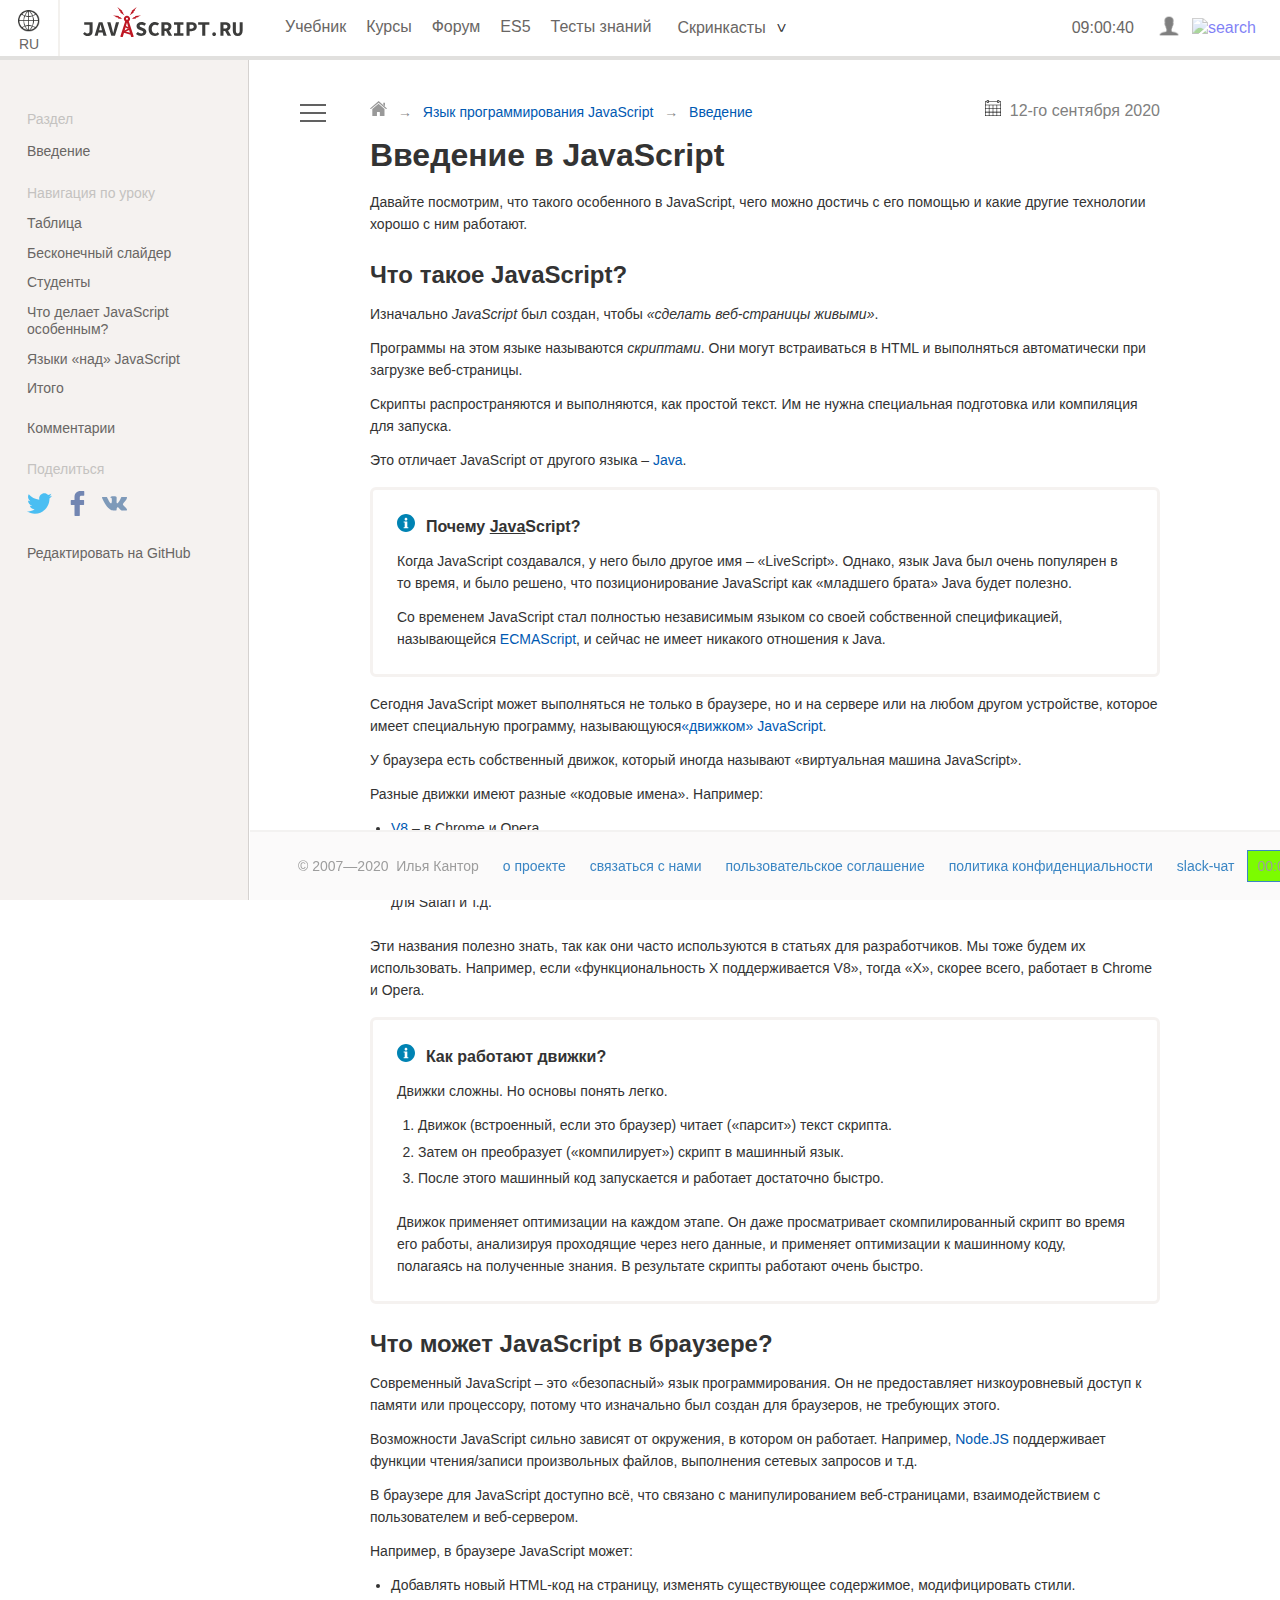
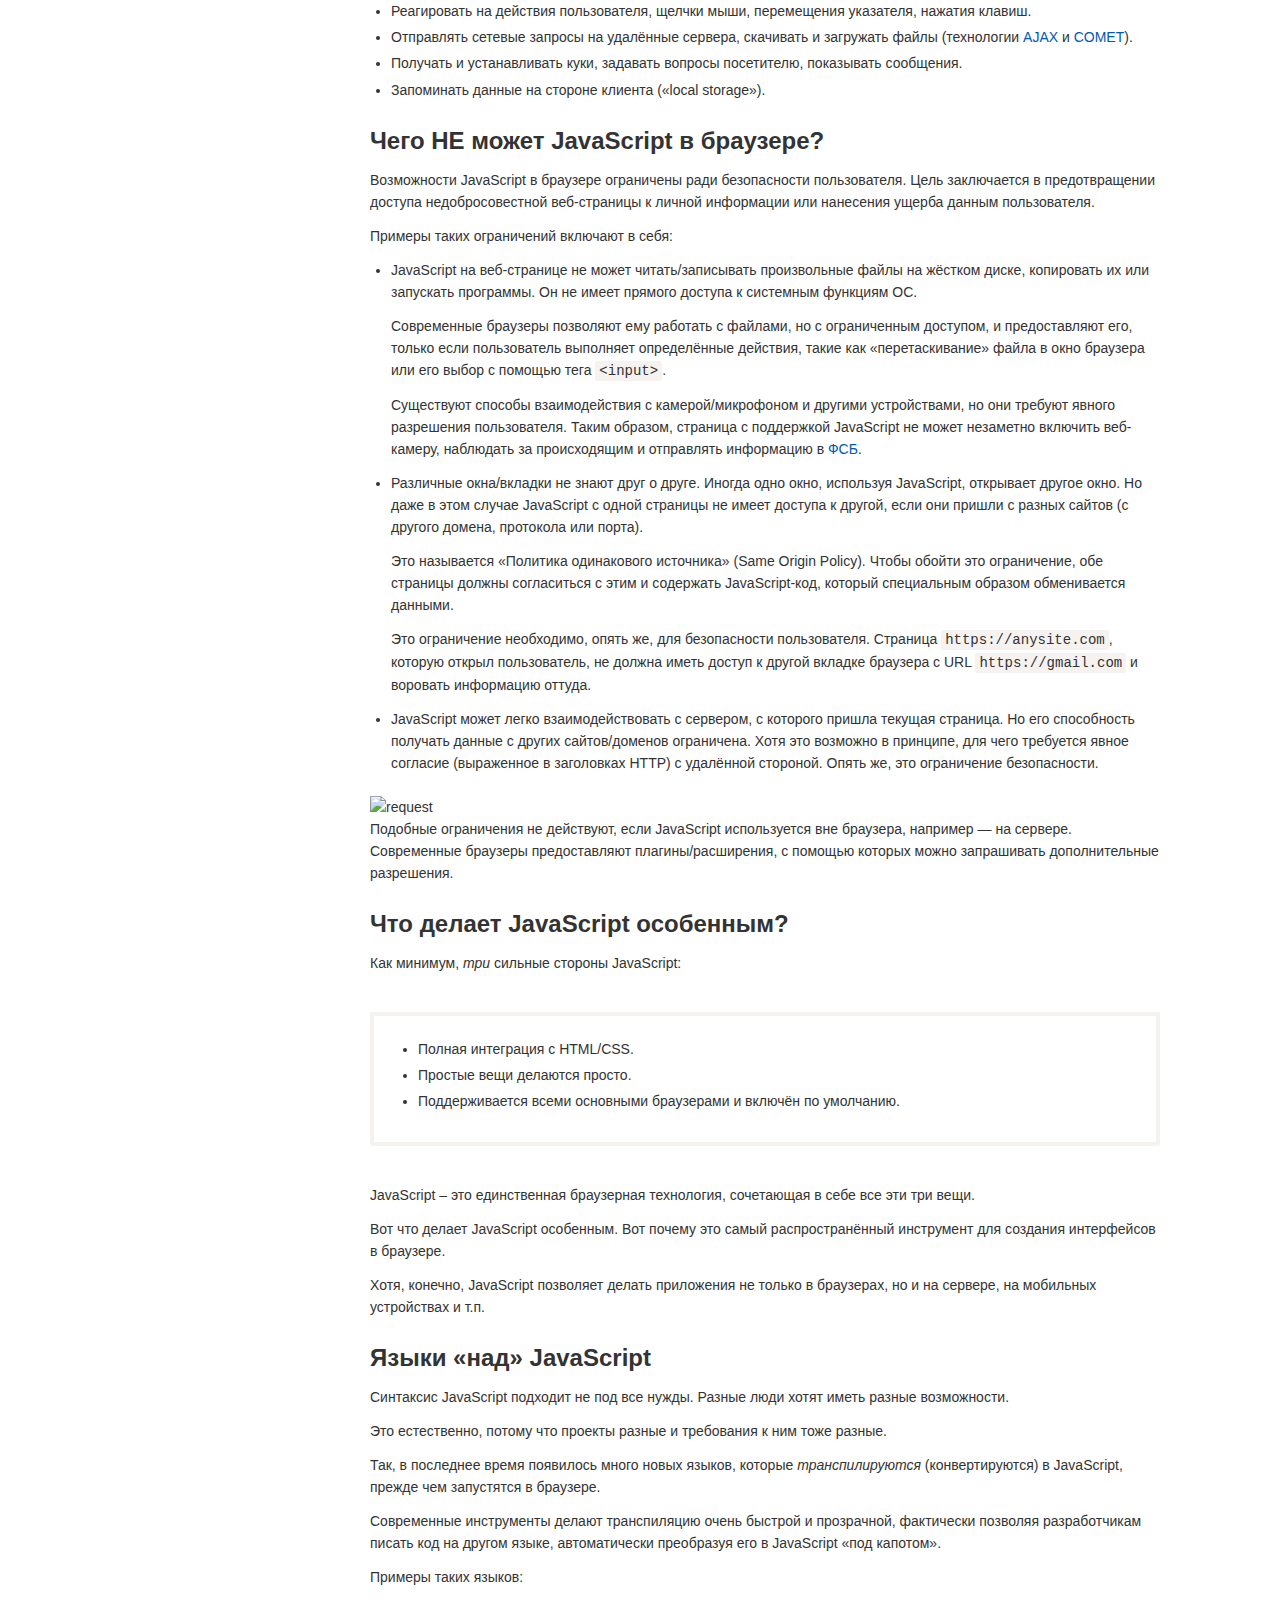
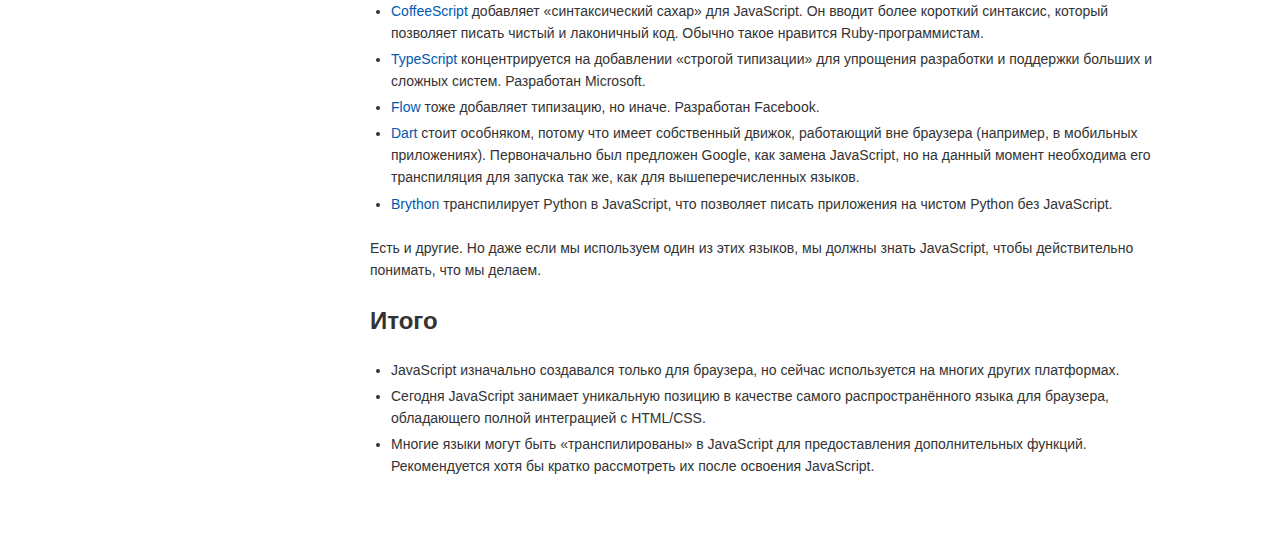
==== index.html @ d0e917b1 "new branch" ====
<!DOCTYPE html>
<html lang="ru">
<head>
  <meta charset="UTF-8">
  <meta content="width=device-width, initial-scale=1.0" name="viewport" />
  <title>Введение в JavaScript</title>
  <link href="img/favicon.png" rel="shortcut icon" type="image/x-icon">
  <link href="css/style.css" rel="stylesheet">
  <script defer src="js/main.js"></script>
  <script defer src="js/support_functions.js"></script>
  <script defer src="js/table_generator.js"></script>
  <script defer src="js/header_clock.js"></script>
  <script defer src="js/footer__timer.js"></script>
  <script defer src="js/students.js"></script>
  <script defer src="js/slider.js"></script>
</head>
<body>
<header class="header">
  <div class="header__local">
    <a href="#"><img alt="local" src="img/icon/planet.png">ru</a>
    <div class="header__hamburger-menu">
      <div class="menu__btn" onclick="hideAside()">
        <span></span>
      </div>
    </div>
  </div>
  <div class="header__logo">
    <picture>
      <source media="(max-width: 1170px) and (min-width:901px)" srcset="img/logo_small.svg">
      <source media="(max-width: 900px) and (min-width: 531px)" srcset="img/logo.svg">
      <source media="(max-width: 530px)" srcset="img/logo_small.svg">
      <img alt="logo" src="img/logo.svg">
    </picture>
  </div>
  <nav class="header__nav">
    <ul>
      <li class="nav__item"><a href="#">Учебник</a></li>
      <li class="nav__item"><a href="#">Курсы</a></li>
      <li class="nav__item"><a href="#">Форум</a></li>
      <li class="nav__item"><a href="#">ES5</a></li>
      <li class="nav__item"><a href="#">Тесты знаний</a></li>
      <li class="nav__item">
        <div class="dropdown">
          <button class="dropbtn" onclick="showDropdownMenu()">Скринкасты</button>
          <div class="dropdown-content" id="myDropdown">
            <ul class="sitetoolbar__dropdown-items">
              <li class="sitetoolbar__dropdown-item">
                <a class="sitetoolbar__secondary-link sitetoolbar__dropdown-link"
                   href="#">Node.js</a>
              </li>
              <li class="sitetoolbar__dropdown-item">
                <a class="sitetoolbar__secondary-link sitetoolbar__dropdown-link"
                   href="#">Webpack</a>
              </li>
              <li class="sitetoolbar__dropdown-item">
                <a class="sitetoolbar__secondary-link sitetoolbar__dropdown-link"
                   href="#">Gulp 4</a>
              </li>
              <li class="sitetoolbar__dropdown-item">
                <a class="sitetoolbar__secondary-link sitetoolbar__dropdown-link"
                   href="#">React.js</a>
              </li>
              <li class="sitetoolbar__dropdown-item">
                <a class="sitetoolbar__secondary-link sitetoolbar__dropdown-link"
                   href="#">Angular</a>
              </li>
              <li class="sitetoolbar__dropdown-item">
                <a class="sitetoolbar__secondary-link sitetoolbar__dropdown-link"
                   href="#">Git</a>
              </li>
            </ul>
          </div>
        </div>
      </li>
    </ul>
  </nav>
  <div class="header__current-time">
    <span></span><span></span><span></span>
  </div>
  <div class="header__login">
    <a href="#"><img alt="login" src="img/icon/person.png"></a>
  </div>
  <div class="header__search">
    <a href="#"><img alt="search" src="img/icon/search.svg"></a>
  </div>
</header>

<aside class="aside">
  <div class="aside__content">
    <div class="aside__section">
      <h4 class="aside__section-title">Раздел</h4>
      <div class="aside__navigation">
            <a class="aside__link aside__link-start" href="#">Введение</a>
      </div>
    </div>
    <div class="aside__section">
      <h4 class="aside__section-title">Навигация по уроку</h4>
      <nav class="aside__navigation">
        <ul class="aside__navigation__links">
          <li class="aside__navigation-link">
            <a class="aside__link aside__link-table" href="#">Таблица</a>
          </li>
          <li class="aside__navigation-link">
            <a class="aside__link aside__link-slider" href="#">Бесконечный слайдер</a>
          </li>
          <li class="aside__navigation-link">
            <a class="aside__link aside__link-students" href="#">Студенты</a>
          </li>
          <li class="aside__navigation-link">
            <a class="aside__link" href="#chto-delaet-javascript-osobennym">Что делает JavaScript особенным?</a>
          </li>
          <li class="aside__navigation-link">
            <a class="aside__link" href="#yazyki-nad-javascript">Языки «над» JavaScript</a>
          </li>
          <li class="aside__navigation-link">
            <a class="aside__link" href="#itogo">Итого</a>
          </li>
        </ul>
      </nav>
    </div>
    <div class="aside__section">
      <nav class="aside__navigation">
        <ul class="aside__navigation-links">
          <li class="aside__navigation-link"><a class="aside__link" href="#">Комментарии</a></li>
        </ul>
      </nav>
    </div>
    <div class="aside__section">
      <h4 class="aside__section-title">Поделиться</h4>
      <div class="aside__section-social">
        <a href="https://twitter.com/intent/tweet?url=https%3A%2F%2Flearn.javascript.ru%2Fintro"
           target="_blank"><img alt="twitter" src="img/icon/twitter.svg"></a>
        <a href="https://www.facebook.com/sharer/sharer.php?s=100&p[url]=https%3A%2F%2Flearn.javascript.ru%2Fintro"
           target="_blank"><img alt="facebook" src="img/icon/facebook.svg"></a>
        <a href="https://vkontakte.ru/share.php?url=https%3A%2F%2Flearn.javascript.ru%2Fintro"
           target="_blank"><img alt="vkontakte" src="img/icon/vk.svg"></a>
      </div>
    </div>
    <div class="aside__section">
      <a class="aside__link"
         href="https://github.com/javascript-tutorial/ru.javascript.info/blob/master/1-js/01-getting-started/1-intro"
         target="_blank">Редактировать на GitHub</a>
    </div>
  </div>
  <div class="hamburger-menu">
    <div class="menu__btn" onclick="hideAside()">
      <span></span>
    </div>
  </div>
</aside>
<div class="page__state">
  <main class="main">
    <div class="main__wrapper">
      <header class="main__header">
        <div class="main__header-inner">
          <div class="main__header-group">
            <ul class="breadcrumbs">
              <li class="breadcrumbs__item breadcrumbs__item-home">
                <a class="breadcrumbs__link" href="#">
                  <?xml version="1.0" encoding="iso-8859-1"?>
                  <svg id="Capa_1" style="enable-background:new 0 0 27.02 27.02;" version="1.1"
                       viewBox="0 0 27.02 27.02" x="0px"
                       xml:space="preserve" xmlns="http://www.w3.org/2000/svg" y="0px">
                    <g>
	                    <path d="M3.674,24.876c0,0-0.024,0.604,0.566,0.604c0.734,0,6.811-0.008,6.811-0.008l0.01-5.581
		                  c0,0-0.096-0.92,0.797-0.92h2.826c1.056,0,0.991,0.92,0.991,0.92l-0.012,5.563c0,0,5.762,0,6.667,0
		                  c0.749,0,0.715-0.752,0.715-0.752V14.413l-9.396-8.358l-9.975,8.358C3.674,14.413,3.674,24.876,3.674,24.876z" />
                      <path d="M0,13.635c0,0,0.847,1.561,2.694,0l11.038-9.338l10.349,9.28c2.138,1.542,2.939,0,2.939,0
		                  L13.732,1.54L0,13.635z" />
                      <polygon points="23.83,4.275 21.168,4.275 21.179,7.503 23.83,9.752 	" />
                    </g>
                  </svg>
                </a>
              </li>
              <li class="breadcrumbs__item">
                <a class="breadcrumbs__link" href="#">
                  <span>Язык программирования JavaScript</span>
                </a>
              </li>
              <li class="breadcrumbs__item">
                <a class="breadcrumbs__link" href="#">
                  <span>Введение</span>
                </a>
              </li>
            </ul>
            <div class="current-date">
              <img alt="calendar" src="img/icon/calendar.svg">
              12-го сентября 2020
            </div>
          </div>
          <h1 class="main__header-title">Введение в JavaScript</h1>
        </div>
      </header>
      <div class="main__content">
        <article class="article">
          <p>Давайте посмотрим, что такого особенного в JavaScript, чего можно достичь с его помощью и какие другие
            технологии хорошо с ним работают.</p>
          <h2>
            <a class="main__anchor" id="chto-takoe-javascript" href="#chto-takoe-javascript">Что такое JavaScript?</a>
          </h2>
          <p>Изначально <em>JavaScript</em> был создан, чтобы <em>«сделать веб-страницы живыми»</em>.</p>
          <p>Программы на этом языке называются <em>скриптами</em>. Они могут встраиваться в HTML и выполняться
            автоматически при загрузке веб-страницы.</p>
          <p>Скрипты распространяются и выполняются, как простой текст. Им не нужна специальная подготовка или
            компиляция для запуска.</p>
          <p>Это отличает JavaScript от другого языка – <a href="#">Java</a>.</p>
          <div class="important important_smart">
            <div class="important__header">
              <img alt="info" src="img/icon/info-icon.svg">
              <span class="important__type">Почему <u>Java</u>Script?</span>
            </div>
            <div class="important__content">
              <p>Когда JavaScript создавался, у него было другое имя – «LiveScript». Однако,
                язык Java был очень популярен в то время, и было решено, что позиционирование JavaScript как «младшего
                брата»
                Java будет полезно.</p>
              <p>Со временем JavaScript стал полностью независимым языком со своей собственной спецификацией,
                называющейся
                <a href="#">ECMAScript</a>, и сейчас не имеет никакого отношения к
                Java.</p>
            </div>
          </div>
          <p>Сегодня JavaScript может выполняться не только в браузере, но и на сервере или на любом другом
            устройстве,
            которое имеет специальную программу, называющуюся<a href="#">«движком» JavaScript</a>.</p>
          <p>У браузера есть собственный движок, который иногда называют «виртуальная машина JavaScript».</p>
          <p>Разные движки имеют разные «кодовые имена». Например:</p>
          <ul>
            <li><a href="#">V8</a> – в Chrome и Opera.</li>
            <li><a href="#">SpiderMonkey</a> – в Firefox.</li>
            <li>…Ещё есть «Trident» и «Chakra» для разных версий IE, «ChakraCore» для Microsoft Edge, «Nitro» и
              «SquirrelFish» для Safari и т.д.
            </li>
          </ul>
          <p>Эти названия полезно знать, так как они часто используются в статьях для разработчиков. Мы тоже будем их
            использовать. Например, если «функциональность X поддерживается V8», тогда «Х», скорее всего, работает в
            Chrome и Opera.</p>
          <div class="important important_smart">
            <div class="important__header">
              <img alt="info" src="img/icon/info-icon.svg">
              <span class="important__type">Как работают движки?</span>
            </div>
            <div class="important__content">
              <p>Движки сложны. Но основы понять легко.</p>
              <ol>
                <li>Движок (встроенный, если это браузер) читает («парсит») текст скрипта.</li>
                <li>Затем он преобразует («компилирует») скрипт в машинный язык.</li>
                <li>После этого машинный код запускается и работает достаточно быстро.</li>
              </ol>
              <p>Движок применяет оптимизации на каждом этапе. Он даже просматривает скомпилированный скрипт во время
                его работы, анализируя проходящие через него данные, и применяет оптимизации к машинному коду, полагаясь
                на полученные знания. В результате скрипты работают очень быстро.</p>
            </div>
          </div>
          <h2><a class="main__anchor" id="chto-mozhet-javascript-v-brauzere" href="#chto-mozhet-javascript-v-brauzere">Что может JavaScript в
            браузере?</a></h2>
          <p>Современный JavaScript – это «безопасный» язык программирования. Он не предоставляет низкоуровневый
            доступ к памяти или процессору, потому что изначально был создан для браузеров, не требующих этого.</p>
          <p>Возможности JavaScript сильно зависят от окружения, в котором он работает. Например,
            <a href="#">Node.JS</a> поддерживает функции чтения/записи произвольных файлов, выполнения сетевых
            запросов и т.д.</p>
          <p>В браузере для JavaScript доступно всё, что связано с манипулированием веб-страницами, взаимодействием с
            пользователем и веб-сервером.</p>
          <p>Например, в браузере JavaScript может:</p>
          <ul>
            <li>Добавлять новый HTML-код на страницу, изменять существующее содержимое, модифицировать стили.</li>
            <li>Реагировать на действия пользователя, щелчки мыши, перемещения указателя, нажатия клавиш.</li>
            <li>Отправлять сетевые запросы на удалённые сервера, скачивать и загружать файлы (технологии
              <a href="#">AJAX</a> и <a href="#">COMET</a>).
            </li>
            <li>Получать и устанавливать куки, задавать вопросы посетителю, показывать сообщения.</li>
            <li>Запоминать данные на стороне клиента («local storage»).</li>
          </ul>
          <h2><a class="main__anchor" id="chego-ne-mozhet-javascript-v-brauzere" href="#chego-ne-mozhet-javascript-v-brauzere">Чего НЕ может JavaScript в
            браузере?</a></h2>
          <p>Возможности JavaScript в браузере ограничены ради безопасности пользователя. Цель заключается в
            предотвращении доступа недобросовестной веб-страницы к личной информации или нанесения ущерба данным
            пользователя.</p>
          <p>Примеры таких ограничений включают в себя:</p>
          <ul>
            <li>
              <p>JavaScript на веб-странице не может читать/записывать произвольные файлы на жёстком диске, копировать
                их или запускать программы. Он не имеет прямого доступа к системным функциям ОС.</p>
              <p>Современные браузеры позволяют ему работать с файлами, но с ограниченным доступом, и предоставляют
                его, только если пользователь выполняет определённые действия, такие как «перетаскивание» файла в окно
                браузера или его выбор с помощью тега <code>&lt;input&gt;</code>.</p>
              <p>Существуют способы взаимодействия с камерой/микрофоном и другими устройствами, но они требуют явного
                разрешения пользователя. Таким образом, страница с поддержкой JavaScript не может незаметно включить
                веб-камеру, наблюдать за происходящим и отправлять информацию в <a href="#">ФСБ</a>.</p>
            </li>
            <li>
              <p>Различные окна/вкладки не знают друг о друге. Иногда одно окно, используя JavaScript, открывает
                другое окно. Но даже в этом случае JavaScript с одной страницы не имеет доступа к другой, если они
                пришли с разных сайтов (с другого домена, протокола или порта).</p>
              <p>Это называется «Политика одинакового источника» (Same Origin Policy). Чтобы обойти это ограничение,
                обе страницы должны согласиться с этим и содержать JavaScript-код, который специальным образом
                обменивается данными.</p>
              <p>Это ограничение необходимо, опять же, для безопасности пользователя. Страница
                <code>https://anysite.com</code>, которую открыл пользователь, не должна иметь доступ к другой вкладке
                браузера с URL <code>https://gmail.com</code> и воровать информацию оттуда.</p>
            </li>
            <li>
              <p>JavaScript может легко взаимодействовать с сервером, с которого пришла текущая страница. Но его
                способность получать данные с других сайтов/доменов ограничена. Хотя это возможно в принципе,
                для чего требуется явное согласие (выраженное в заголовках HTTP) с удалённой стороной. Опять же, это
                ограничение безопасности.</p>
            </li>
          </ul>
          <div class="image">
            <img alt="request" src="img/limitations.svg">
          </div>
          <p>Подобные ограничения не действуют, если JavaScript используется вне браузера, например — на сервере.
            Современные браузеры предоставляют плагины/расширения, с помощью которых можно запрашивать дополнительные
            разрешения.</p>
          <h2><a class="main__anchor" id="chto-delaet-javascript-osobennym" href="#chto-delaet-javascript-osobennym">Что делает JavaScript
            особенным?</a></h2>
          <p>Как минимум, <em>три</em> сильные стороны JavaScript:</p>
          <div class="balance balance_single">
            <div class="balance__pluses">
              <div class="balance__content">
                <ul class="balance__list">
                  <li>Полная интеграция с HTML/CSS.</li>
                  <li>Простые вещи делаются просто.</li>
                  <li>Поддерживается всеми основными браузерами и включён по умолчанию.</li>
                </ul>
              </div>
            </div>
          </div>
          <p>JavaScript – это единственная браузерная технология, сочетающая в себе все эти три вещи.</p>
          <p>Вот что делает JavaScript особенным. Вот почему это самый распространённый инструмент для создания
            интерфейсов в браузере.</p>
          <p>Хотя, конечно, JavaScript позволяет делать приложения не только в браузерах, но и на сервере, на
            мобильных
            устройствах и т.п.</p>
          <h2><a class="main__anchor" id="yazyki-nad-javascript" href="#yazyki-nad-javascript">Языки «над» JavaScript</a></h2>
          <p>Синтаксис JavaScript подходит не под все нужды. Разные люди хотят иметь разные возможности.</p>
          <p>Это естественно, потому что проекты разные и требования к ним тоже разные.</p>
          <p>Так, в последнее время появилось много новых языков, которые <em>транспилируются</em> (конвертируются) в
            JavaScript, прежде чем запустятся в браузере.</p>
          <p>Современные инструменты делают транспиляцию очень быстрой и прозрачной, фактически позволяя разработчикам
            писать код на другом языке, автоматически преобразуя его в JavaScript «под капотом».</p>
          <p>Примеры таких языков:</p>
          <ul>
            <li><a href="#">CoffeeScript</a> добавляет «синтаксический сахар» для JavaScript. Он
              вводит более короткий синтаксис, который позволяет писать чистый и лаконичный код. Обычно такое нравится
              Ruby-программистам.
            </li>
            <li><a href="#">TypeScript</a> концентрируется на добавлении «строгой типизации»
              для упрощения разработки и поддержки больших и сложных систем. Разработан Microsoft.
            </li>
            <li><a href="#">Flow</a> тоже добавляет типизацию, но иначе. Разработан Facebook.</li>
            <li><a href="#">Dart</a> стоит особняком, потому что имеет собственный движок,
              работающий вне браузера (например, в мобильных приложениях). Первоначально был предложен Google, как
              замена JavaScript, но на данный момент необходима его транспиляция для запуска так же, как для
              вышеперечисленных языков.
            </li>
            <li><a href="#">Brython</a> транспилирует Python в JavaScript, что позволяет писать
              приложения на чистом Python без JavaScript.
            </li>
          </ul>
          <p>Есть и другие. Но даже если мы используем один из этих языков, мы должны знать JavaScript, чтобы
            действительно понимать, что мы делаем.</p>
          <h2><a class="main__anchor" id="itogo" href="#itogo">Итого</a></h2>
          <ul>
            <li>JavaScript изначально создавался только для браузера, но сейчас используется на многих других
              платформах.
            </li>
            <li>Сегодня JavaScript занимает уникальную позицию в качестве самого распространённого языка для браузера,
              обладающего полной интеграцией с HTML/CSS.
            </li>
            <li>Многие языки могут быть «транспилированы» в JavaScript для предоставления дополнительных функций.
              Рекомендуется хотя бы кратко рассмотреть их после освоения JavaScript.
            </li>
          </ul>
        </article>
      </div>
    </div>
    <section class="main__section-table hide">
      <form class="table__form" action="" onsubmit="return false;">
        <input type="number" id="rows" min="1" placeholder="Rows" required>
        <input type="number" id="columns" min="1" placeholder="Columns" required>
        <button id="table-button">Сгенерировать</button>
      </form>
    </section>
    <section class="main__section-slider hide">
      <div class="slider__wrapper-arrows-stop">
        <div class="slider__wrapper-slides">
          <div class="slide" data-title="Some text about ocean">
            <img src="img/slider/aerial-2203634_640.jpg" alt="Slide1">
          </div>
          <div class="slide" data-title="Some text about photo">
            <img src="img/slider/boy-3614307_640.jpg" alt="Slide2">
          </div>
          <div class="slide" data-title="Some text about place">
            <img src="img/slider/columns-5747584_640.jpg" alt="Slide3">
          </div>
          <div class="slide" data-title="Some text about sea">
            <img src="img/slider/sea-164989_640.jpg" alt="Slide4">
          </div>
        </div>
        <div class="slider__wrapper-controls">
          <button id="prev-btn">
          </button>
          <button id="next-btn">
          </button>
        </div>
      </div>
      <div class="slider__wrapper-second-dots-title">
        <div class="slider__wrapper-slides">
          <div class="slide" data-title="Some text about ocean">
            <img src="img/slider/aerial-2203634_640.jpg" alt="Slide1">
          </div>
          <div class="slide" data-title="Some text about photo">
            <img src="img/slider/boy-3614307_640.jpg" alt="Slide2">
          </div>
          <div class="slide" data-title="Some text about place">
            <img src="img/slider/columns-5747584_640.jpg" alt="Slide3">
          </div>
          <div class="slide" data-title="Some text about sea">
            <img src="img/slider/sea-164989_640.jpg" alt="Slide4">
          </div>
        </div>
      </div>
    </section>
    <section class="main__section-students hide">
      <div class="students__wrapper">
        <form class="students__form" action="/" method="post">
          <label for="student__first-name">Имя</label>
          <input type="text" name="first-name" id="student__first-name">
          <label for="student__second-name">Фамилия</label>
          <input type="text" name="second-name" id="student__second-name">
          <label for="student__age">Возраст</label>
          <input type="number" name="age" id="student__age">
          <label for="student__course">Курс</label>
          <input type="text" name="course" id="student__course">
          <label for="student__date-start">Дата начала</label>
          <input type="date" name="date-start" id="student__date-start">
          <label for="student__date-end">Дата окончания</label>
          <input type="date" name="date-end" id="student__date-end">
          <button id="student__save">Save</button>
        </form>
      </div>
    </section>
  </main>
</div>

<footer class="footer">
  <ul class="footer__list">
    <li class="footer__item footer__item_copy">©&nbsp;2007—2020&nbsp; Илья Кантор</li>
    <li class="footer__item footer__item_about">
      <a class="footer__link" href="#">о проекте</a>
    </li>
    <li class="footer__item footer__item_contact">
      <a class="footer__link" href="#">связаться с нами</a>
    </li>
    <li class="footer__item footer__item_terms">
      <a class="footer__link" href="#">пользовательское соглашение</a>
    </li>
    <li class="footer__item footer__item_privacy">
      <a class="footer__link" href="#">политика конфиденциальности</a>
    </li>
    <li class="footer__item footer__item_slack">
      <a class="footer__link" href="#">slack-чат</a>
    </li>
  </ul>
  <div id="footer__timer">
  </div>
</footer>
</body>
</html>
---- css/style.css ----
@charset "UTF-8";
/* Указываем box sizing */
*,
*::before,
*::after {
  box-sizing: border-box;
}

/* Убираем внутренние отступы */
ul,
ol {
  padding: 0;
}

/* Убираем внешние отступы */
body,
h1,
h2,
h3,
h4,
p,
ul,
ol,
li,
figure,
figcaption,
blockquote,
dl,
dd {
  margin: 0;
}

/* Выставляем основные настройки по-умолчанию для body */
html {
  min-height: 100vh;
  scroll-behavior: smooth;
  text-rendering: optimizeSpeed;
  line-height: 1.5;
}

/* Удаляем стандартную стилизацию для всех ul и il */
ul,
ol {
  list-style: none;
}

/* Элементы a сбрасываем до стандартного вида текста */
a {
  text-decoration: none;
}

/* Упрощаем работу с изображениями */
img {
  max-width: 100%;
}

/* Наследуем шрифты для инпутов и кнопок */
input,
button,
textarea,
select {
  font: inherit;
}

body {
  color: #333;
  font-family: BlinkMacSystemFont, -apple-system, "Segoe UI", Roboto, Helvetica, Arial, sans-serif;
  font-size: 16px;
  font-weight: 400;
  line-height: 20px;
}

.header {
  align-items: center;
  background: #FFF;
  border-bottom: 4px solid #E1E0DE;
  display: flex;
  height: 60px;
  position: fixed;
  top: 0;
  width: 100%;
  z-index: 3;
}

.header__local {
  border-right: 2px solid #F3F1EE;
  font-size: 14px;
  height: 100%;
  line-height: 17px;
  padding: 10px 18px 0;
  text-align: center;
  text-transform: uppercase;
  width: 60px;
}
.header__local a {
  color: #696664;
}
.header__local img {
  width: 22px;
}

.header__logo {
  padding: 7px 32px 0 22px;
}

.header__nav {
  flex-grow: 1;
}
.header__nav ul {
  display: flex;
}

.nav__item {
  margin-right: 20px;
}
.nav__item a {
  color: #696664;
  font-size: 16px;
}
.nav__item a:hover {
  color: #B20600;
}

.header__current-time {
  margin-right: 20px;
  color: #696664;
}

.header__buy-book {
  border-radius: 34px;
  box-shadow: inset 0 0 0 2px #F8E8E5;
  line-height: 34px;
  margin-right: 16px;
  overflow: hidden;
  padding: 0 12px;
  position: relative;
  transition: color 0.2s, box-shadow 0.2s, border-color 0.2s;
  white-space: nowrap;
  z-index: 1;
}
.header__buy-book a {
  color: #CB6556;
}
.header__buy-book:before {
  background: #CB6556;
  bottom: 100%;
  content: "";
  left: 0;
  position: absolute;
  right: 0;
  top: 0;
  transition: bottom 0.2s;
  z-index: -1;
}
.header__buy-book:hover {
  box-shadow: none;
}
.header__buy-book:hover a {
  color: #FFF;
}
.header__buy-book:hover:before {
  bottom: 0;
}

.header__login {
  margin-right: 8px;
}
.header__login img {
  height: 30px;
}

.header__search {
  margin-right: 24px;
}
.header__search img {
  height: 25px;
}

.header__login,
.header__search {
  opacity: 0.5;
}
.header__login:hover,
.header__search:hover {
  opacity: 0.8;
}

.header__progress-bar {
  background: #E1E0DE;
  height: 4px;
  position: sticky;
  top: 0;
  width: 100%;
  z-index: 2;
}

.dropbtn {
  background-color: #FFF;
  border: none;
  color: #696664;
  cursor: pointer;
  font-size: 16px;
  outline: none;
}

.dropbtn:hover,
.dropbtn:focus {
  color: #B20600;
}

.dropdown {
  display: inline-block;
  position: relative;
}
.dropdown::after {
  content: ">";
  display: inline-block;
  transform: rotate(90deg);
}

.dropdown-content {
  background: #FFF;
  border: 2px solid #E2E2E2;
  border-radius: 4px;
  box-shadow: 0 2px 10px rgba(0, 0, 0, 0.12);
  display: none;
  font-size: 14px;
  line-height: 20px;
  min-width: 190px;
  position: absolute;
  right: 0;
  top: 40px;
}
.dropdown-content:after, .dropdown-content:before {
  bottom: 100%;
  left: 50%;
  border: solid transparent;
  content: "";
  height: 0;
  width: 0;
  position: absolute;
  pointer-events: none;
}
.dropdown-content:after {
  border-color: rgba(255, 255, 255, 0);
  border-bottom-color: #fff;
  border-width: 7px;
  margin-left: -7px;
}
.dropdown-content:before {
  border-color: rgba(226, 226, 226, 0);
  border-bottom-color: #E2E2E2;
  border-width: 10px;
  margin-left: -10px;
}
.dropdown-content ul {
  display: flex;
  flex-direction: column;
  margin: 15px 18px;
  position: relative;
}
.dropdown-content li {
  display: block;
}
.dropdown-content li a {
  color: black;
  display: block;
  font-size: 14px;
  padding: 3px 0;
  text-decoration: none;
}

.show {
  display: block;
}

.aside {
  background: #F5F2F0;
  border-right: 1px solid #D5D2D0;
  bottom: 0;
  font-size: 14px;
  height: 100%;
  left: 0;
  position: fixed;
  transition: 0.5s;
  width: 249px;
  z-index: 1;
}

.aside__content {
  padding: 23px 25px;
  position: relative;
  top: 64px;
}

.aside__section {
  margin: 22px 0;
  padding: 0 2px;
  position: relative;
}

.aside__section-title {
  color: #C4C2C0;
  font-weight: 400;
  margin: 12px 0;
}

.aside__navigation-link {
  line-height: 1.25;
  margin: 12px 0;
}

.aside__link {
  color: #696664;
}
.aside__link:hover {
  color: #BA1000;
}

.aside__section-social {
  display: flex;
  justify-content: space-between;
  width: 100px;
}
.aside__section-social a {
  align-items: center;
}
.aside__section-social img {
  height: 25px;
  opacity: 0.7;
}
.aside__section-social img:hover {
  opacity: 1;
}

.hamburger-menu {
  left: 300px;
  position: absolute;
  top: 100px;
  transition: 0.5s;
}

.header__hamburger-menu {
  left: 15px;
  position: absolute;
  top: 15px;
  transition: 0.5s;
  display: none;
}

.hamburger-menu-left {
  left: 30px;
}

.menu__btn {
  align-items: center;
  cursor: pointer;
  display: flex;
  height: 26px;
  left: 20px;
  top: 20px;
  width: 26px;
}

.menu__btn > span,
.menu__btn > span::before,
.menu__btn > span::after {
  background-color: #616161;
  display: block;
  height: 2px;
  position: absolute;
  transition-duration: 0.25s;
  width: 100%;
}

.menu__btn > span::before {
  content: "";
  top: -8px;
}

.menu__btn > span::after {
  content: "";
  top: 8px;
}

.aside-hide {
  width: 0;
}

.aside__content-hide {
  display: none;
}

aside .mobile__aside-show {
  width: 33%;
}

.page__state {
  margin-left: 250px;
  position: relative;
  transition: 0.5s;
  top: 60px;
  margin-bottom: 70px;
}

.page__state-all_width {
  margin-left: 0;
}

.main {
  padding: 0 120px;
}

.main__wrapper {
  margin: 0 auto;
  max-width: 800px;
  padding: 0 0 35px;
}

.main__header {
  margin: 40px 0 16px;
}

.main__header-inner {
  line-height: 22px;
}

.main__header-group {
  display: flex;
  justify-content: space-between;
  line-height: 22px;
}

.breadcrumbs {
  color: #888;
  margin-bottom: 12px;
}

.breadcrumbs__item {
  color: #888;
  display: inline-block;
  margin: 0;
}
.breadcrumbs__item:not(:first-child)::before {
  content: "→";
  margin: 0 7px;
}
.breadcrumbs__item span:hover {
  color: #BA1000;
  text-decoration: underline;
}

.breadcrumbs__item-home svg {
  fill: #999;
  width: 17px;
}
.breadcrumbs__item-home svg:hover {
  fill: #BA1000;
}

.breadcrumbs__link {
  color: #0059B2;
}

.current-date {
  color: gray;
  white-space: nowrap;
}
.current-date img {
  margin-right: 4px;
  width: 16px;
}

.main__header-title {
  font-size: 32px;
  font-weight: 700;
  line-height: 40px;
  margin: 0 auto 12px;
  padding: 0;
}

.main__content {
  line-height: 22px;
}

.article p {
  margin-bottom: 12px;
}
.article h2 {
  font-size: 24px;
  line-height: 32px;
  margin: 24px 0 12px;
}
.article a {
  color: #0059B2;
}
.article a:hover {
  color: #BA1000;
  text-decoration: underline;
}
.article u {
  text-decoration: underline;
}
.article ul,
.article ol {
  margin: 22px 0;
  padding-left: 21px;
}
.article ul li,
.article ol li {
  margin: 0.3em 0;
}
.article ul {
  list-style: disc outside;
}
.article ol {
  list-style-type: decimal;
}
.article p + ul,
.article p + ol {
  margin-top: 0;
}
.article code {
  background: #F5F2F0;
  border-radius: 2px;
  font-family: Consolas, Lucida Console, Menlo, Monaco, monospace;
  padding: 2px 4px;
}

a.main__anchor {
  color: inherit;
  font: inherit;
  transition: 0.2s;
}
a.main__anchor:hover {
  color: #666;
}

.important {
  border: 3px solid #F5F2F0;
  border-radius: 6px;
  margin: 16px 0;
}

.important__header {
  border: none;
  margin: 0;
  padding: 24px 24px 0;
}
.important__header img {
  margin-right: 7px;
  width: 18px;
}

.important__type {
  font-size: 16px;
  font-weight: 700;
}

.important__content {
  margin: 12px 24px 24px;
}

.balance {
  border: 4px solid #F5F2F0;
  border-radius: 2px;
  margin: 38px 0;
  position: relative;
}

.balance__pluses {
  width: 100%;
}

.balance__content {
  margin: 20px 35px 30px 23px;
}

.main__section-table {
  text-align: center;
}
.main__section-table h4 {
  margin-bottom: 10px;
}

.table__form,
.students__form {
  width: 200px;
  margin: 15% auto 50px;
}
.table__form input,
.students__form input {
  width: 100%;
  margin-bottom: 10px;
  border: 1px solid #ccc;
  box-shadow: inset 0 1px 1px rgba(0, 0, 0, 0.075);
  padding: 4px 6px;
  font-size: 14px;
  line-height: 20px;
  color: #555;
  border-radius: 3px;
}
.table__form input:focus,
.students__form input:focus {
  border-color: rgba(82, 168, 236, 0.8);
  outline: 0;
  box-shadow: inset 0 1px 1px rgba(0, 0, 0, 0.075), 0 0 8px rgba(82, 168, 236, 0.6);
}
.table__form button,
.students__form button {
  width: 100%;
  background: rgba(82, 236, 87, 0.8);
  border: none;
  border-radius: 4px;
  padding: 5px 10px;
  outline: none;
  position: relative;
  cursor: pointer;
}
.table__form button:hover,
.students__form button:hover {
  background-color: #fff;
  color: #49d24e;
  animation: pulse 1s infinite;
}
.table__form button:active,
.students__form button:active {
  top: 1px;
  background-color: #F6F6F6;
}

.students__form {
  width: 350px;
  padding: 15px;
  border: 4px solid #f8f9fa;
}

.slider__wrapper,
.slider__wrapper-arrows-stop,
.slider__wrapper-second-dots-title {
  margin: 0 auto;
  width: 60%;
  height: 400px;
  position: relative;
  overflow: hidden;
}

.slider__wrapper-slides {
  display: flex;
  height: 100%;
}

.slide {
  min-width: 100%;
  position: relative;
}
.slide:hover p {
  bottom: 0;
}
.slide p {
  width: 100%;
  height: 50px;
  padding: 5px;
  color: #fff;
  font-weight: 600;
  position: absolute;
  bottom: -50px;
  text-align: center;
  transition: 3s;
  background-color: #000;
  opacity: 0.6;
}

.slide img {
  width: 100%;
  height: 100%;
}

.slider__wrapper-controls {
  position: absolute;
  top: 50%;
  left: 0;
  transform: translateY(-50%);
  width: 100%;
  display: flex;
  justify-content: space-between;
  align-items: center;
}

.slider__wrapper-dots {
  position: absolute;
  bottom: 10px;
  left: calc(50% - 75px);
  width: 150px;
  display: flex;
  justify-content: space-evenly;
}

.slider__dot {
  background: #fff;
  opacity: 0.4;
  width: 10px;
  height: 10px;
  border-radius: 50%;
  cursor: pointer;
  transition: 0.9s;
}
.slider__dot:hover {
  opacity: 0.9;
  transform: scale(1.2);
}

.active-dot {
  opacity: 0.9;
  transform: scale(1.2);
}

#next-btn:focus,
#prev-btn:focus {
  outline: none;
}

.slide-content {
  position: absolute;
  top: 50%;
  left: 50px;
  transform: translateY(-50%);
  font-size: 60px;
  color: white;
}

#prev-btn,
#next-btn {
  border: solid #fff;
  border-width: 0 4px 4px 0;
  background: transparent;
  cursor: pointer;
  display: inline-block;
  padding: 5px;
  margin: 10px;
}

#next-btn {
  transform: rotate(-45deg);
}

#prev-btn {
  transform: rotate(135deg);
}

.slider__wrapper-second-dots-title {
  margin-top: 15px;
}

.footer {
  align-items: center;
  background: #FBFAFA;
  border-top: 2px solid #F3F2F1;
  color: #9D9D9D;
  display: flex;
  flex-wrap: nowrap;
  font-size: 14px;
  height: 70px;
  margin-left: 250px;
  margin-top: 30px;
  padding: 0 48px;
  position: fixed;
  bottom: 0;
  width: calc(100% - 250px);
  transition: 0.5s;
}

.footer__list {
  align-items: center;
  display: flex;
  margin: 0 auto;
}

.footer__item {
  margin-right: 12px;
  white-space: nowrap;
}

.footer__item:not(:nth-last-child(-n+1)):after {
  content: "|";
  margin-left: 12px;
}

.footer__link {
  color: #3B86C4;
}

.footer-all-width {
  margin-left: 0;
  width: 100%;
}

#footer__timer {
  border: 1px solid #3B86C4;
  padding: 5px 10px;
  background: lawngreen;
}
#footer__timer:hover {
  background: red;
}

@media (max-width: 1420px) {
  .main__content {
    font-size: 14px;
    line-height: 22px;
  }

  .breadcrumbs {
    font-size: 14px;
  }

  .footer__item:not(:nth-last-child(-n+1)):after {
    content: "";
  }
}
@media (max-width: 1250px) {
  .page__state {
    margin-bottom: 182px;
  }

  .footer {
    height: auto;
  }

  .footer__list {
    align-items: center;
    flex-direction: column;
    flex-wrap: wrap;
  }

  .footer__item {
    margin: 5px 0;
  }
}
@media (max-width: 1220px) {
  .main__content {
    line-height: 20px;
  }
}
@media (max-width: 1170px) {
  .nav__item {
    margin-right: 10px;
  }
  .nav__item a {
    font-size: 14px;
  }
}
@media (max-width: 1120px) {
  .main__content {
    line-height: 19px;
  }
}
@media (max-width: 950px) {
  .aside {
    width: 0;
  }

  .page__state {
    margin-left: 0;
  }

  .aside__content {
    display: none;
  }

  .hamburger-menu {
    display: none;
  }

  .header__local a {
    display: none;
  }

  .header__logo {
    padding: 7px 10px 0 10px;
  }

  .header__nav ul {
    display: none;
  }

  .footer {
    margin-left: 0;
    width: 100%;
  }

  .header__hamburger-menu {
    display: block;
  }

  .aside-hide {
    width: 33%;
  }

  .page__state-all_width {
    margin-left: 33%;
  }

  .aside__content-hide {
    display: block;
  }

  .footer-all-width {
    margin-left: 33%;
    width: 67%;
  }
}
@media (max-width: 750px) {
  .main {
    padding: 0 15px;
  }

  .main__header-group {
    flex-direction: column;
  }
}
@media (max-width: 530px) {
  .header__hamburger-menu {
    left: 7px;
  }

  .header__buy-book {
    font-size: 12px;
    padding: 0 6px;
  }

  .header__local {
    padding: 10px 5px 0;
    width: 40px;
  }

  .aside-hide {
    width: 100%;
  }

  .page__state-all_width {
    display: none;
  }

  .footer-all-width {
    display: none;
  }
}
@keyframes pulse {
  0% {
    box-shadow: 0 0 0 0 rgba(82, 236, 87, 0.5);
  }
  50% {
    box-shadow: 0 0 0 7px rgba(82, 236, 87, 0.5);
  }
  100% {
    box-shadow: 0 0 0 0 rgba(82, 236, 87, 0.5);
  }
}
.hide {
  display: none;
}

.generate-table {
  margin: 0 auto;
}
.generate-table tr {
  font-weight: normal;
  text-shadow: #fff 0 1px 0px;
  background-color: #f4f4f4;
}
.generate-table td {
  padding: 8px;
  line-height: 20px;
  text-align: left;
  vertical-align: top;
  border-top: 1px solid #dddddd;
}

/*# sourceMappingURL=style.css.map */
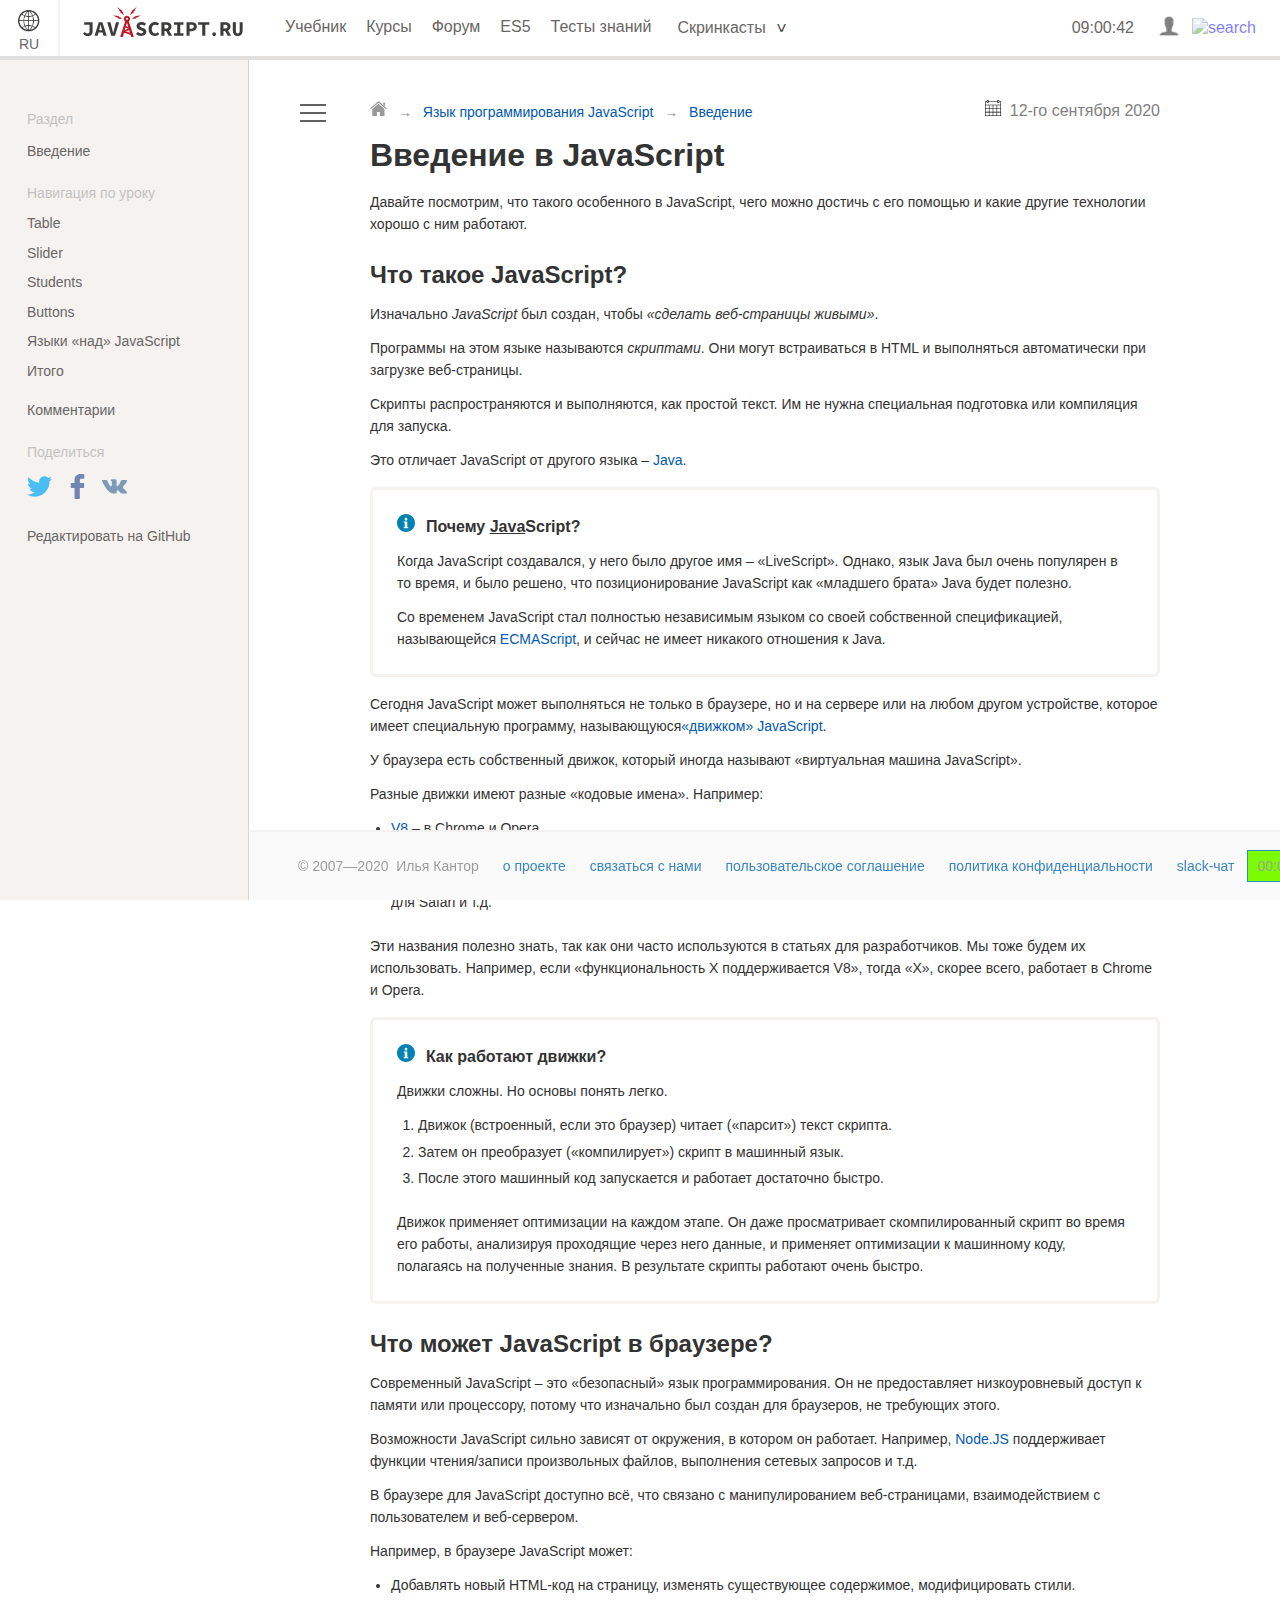
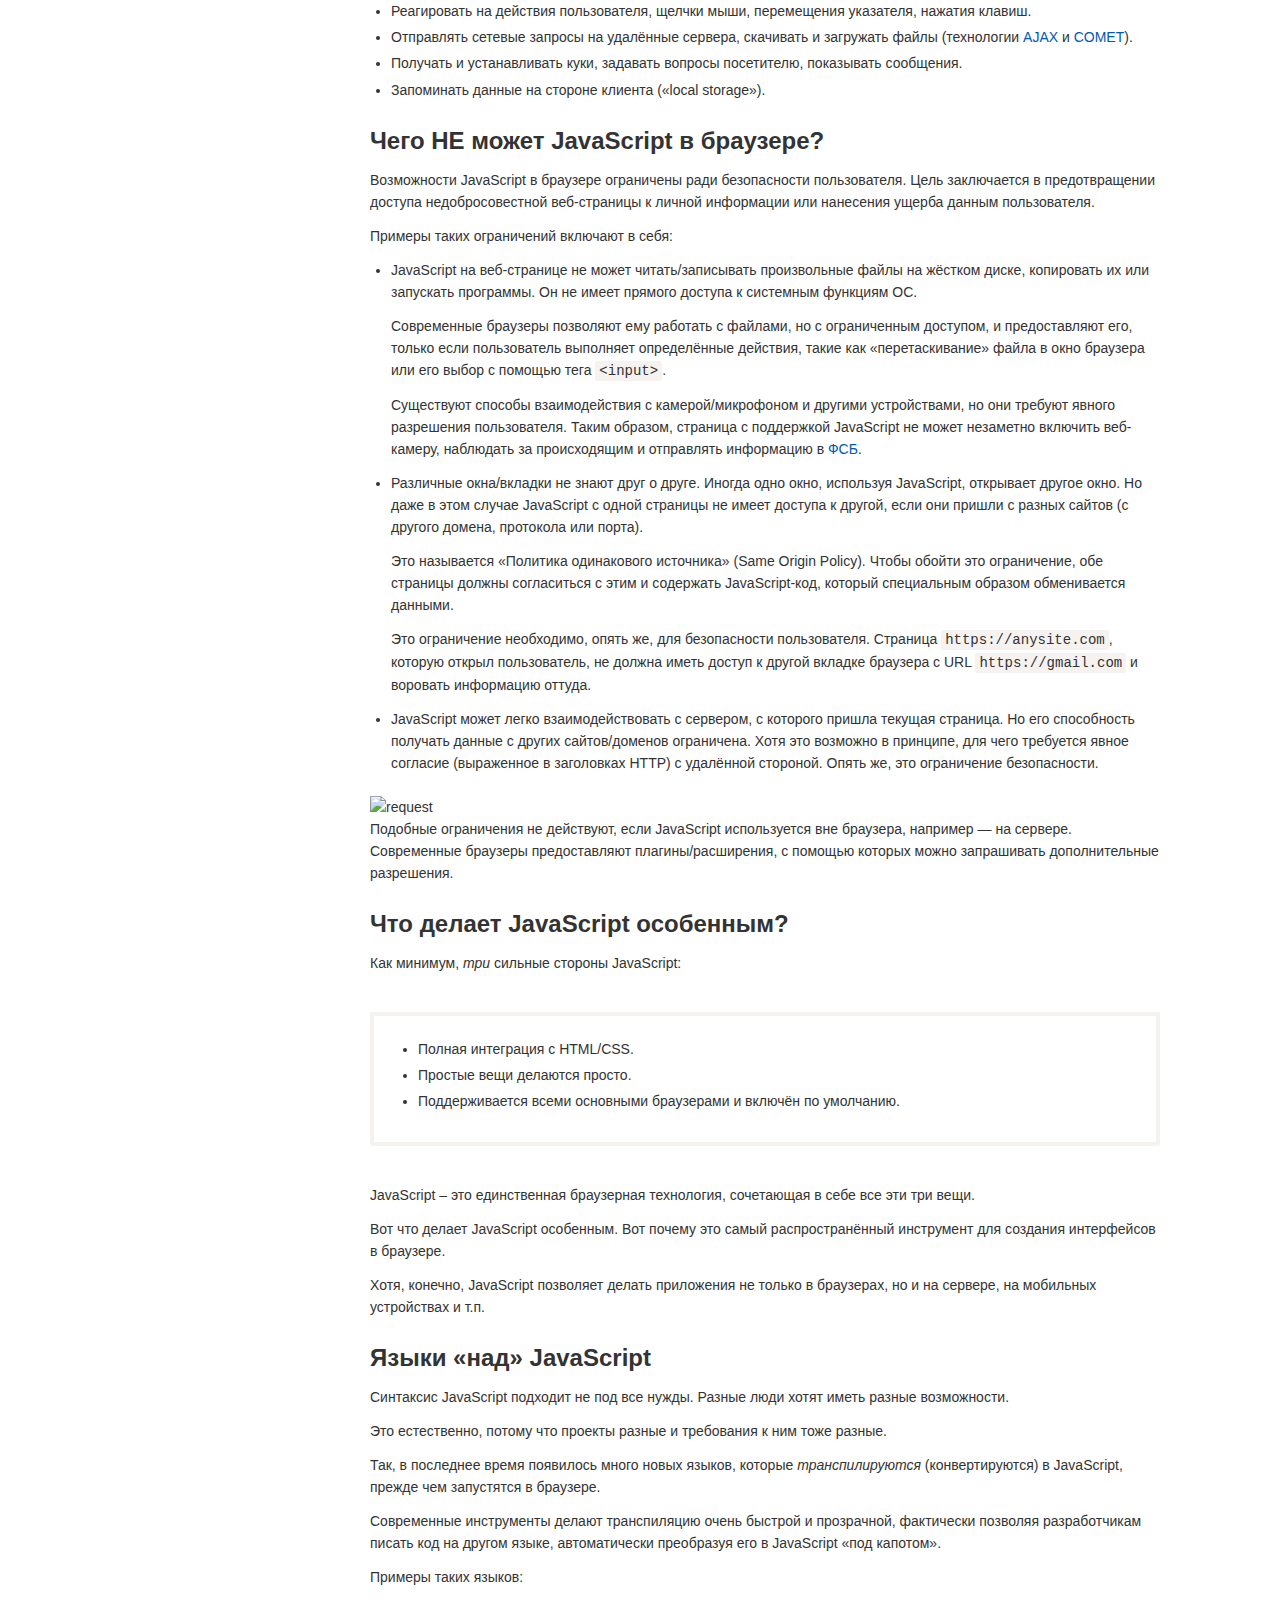
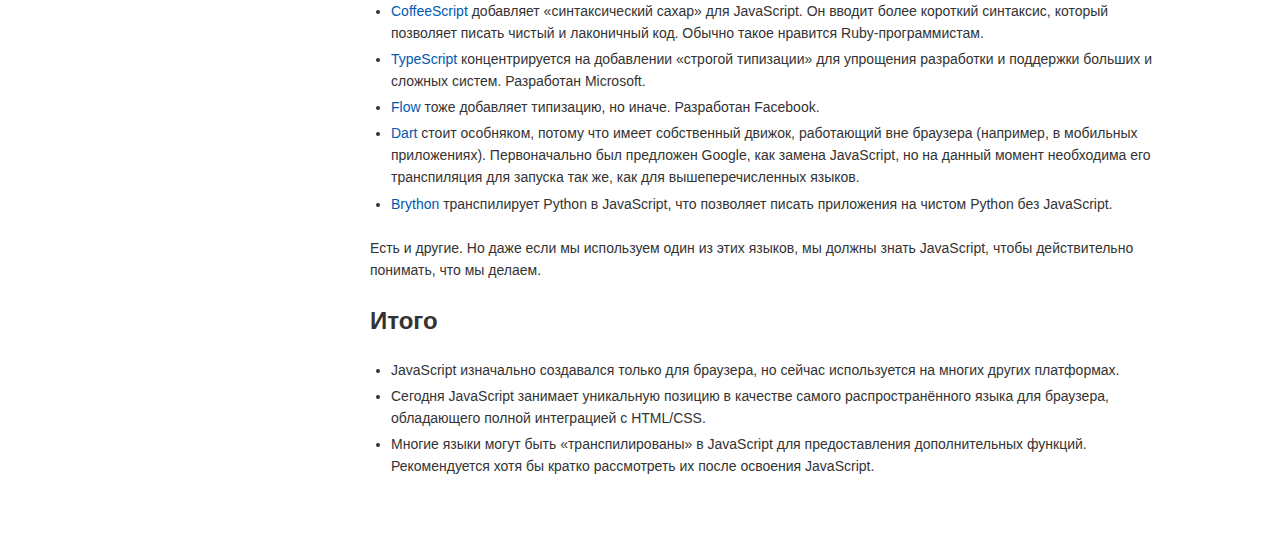
==== commit cec213c3: "HW_23.1: Students - merged HW_23.1 fixed conflict" ====
--- a/index.html
+++ b/index.html
@@ -3,7 +3,7 @@
 <head>
   <meta charset="UTF-8">
   <meta content="width=device-width, initial-scale=1.0" name="viewport" />
-  <title>Введение в JavaScript</title>
+  <title>JavaScript</title>
   <link href="img/favicon.png" rel="shortcut icon" type="image/x-icon">
   <link href="css/style.css" rel="stylesheet">
   <script defer src="js/main.js"></script>
@@ -13,6 +13,7 @@
   <script defer src="js/footer__timer.js"></script>
   <script defer src="js/students.js"></script>
   <script defer src="js/slider.js"></script>
+  <script defer src="js/buttons.js"></script>
 </head>
 <body>
 <header class="header">
@@ -98,16 +99,16 @@
       <nav class="aside__navigation">
         <ul class="aside__navigation__links">
           <li class="aside__navigation-link">
-            <a class="aside__link aside__link-table" href="#">Таблица</a>
-          </li>
-          <li class="aside__navigation-link">
-            <a class="aside__link aside__link-slider" href="#">Бесконечный слайдер</a>
-          </li>
-          <li class="aside__navigation-link">
-            <a class="aside__link aside__link-students" href="#">Студенты</a>
-          </li>
-          <li class="aside__navigation-link">
-            <a class="aside__link" href="#chto-delaet-javascript-osobennym">Что делает JavaScript особенным?</a>
+            <a class="aside__link aside__link-table" href="#">Table</a>
+          </li>
+          <li class="aside__navigation-link">
+            <a class="aside__link aside__link-slider" href="#">Slider</a>
+          </li>
+          <li class="aside__navigation-link">
+            <a class="aside__link aside__link-students" href="#">Students</a>
+          </li>
+          <li class="aside__navigation-link">
+            <a class="aside__link aside__link-buttons" href="#">Buttons</a>
           </li>
           <li class="aside__navigation-link">
             <a class="aside__link" href="#yazyki-nad-javascript">Языки «над» JavaScript</a>
@@ -423,22 +424,13 @@
       </div>
     </section>
     <section class="main__section-students hide">
-      <div class="students__wrapper">
-        <form class="students__form" action="/" method="post">
-          <label for="student__first-name">Имя</label>
-          <input type="text" name="first-name" id="student__first-name">
-          <label for="student__second-name">Фамилия</label>
-          <input type="text" name="second-name" id="student__second-name">
-          <label for="student__age">Возраст</label>
-          <input type="number" name="age" id="student__age">
-          <label for="student__course">Курс</label>
-          <input type="text" name="course" id="student__course">
-          <label for="student__date-start">Дата начала</label>
-          <input type="date" name="date-start" id="student__date-start">
-          <label for="student__date-end">Дата окончания</label>
-          <input type="date" name="date-end" id="student__date-end">
-          <button id="student__save">Save</button>
-        </form>
+      <div class="students__wrapper"></div>
+    </section>
+    <section class="main__section-buttons hide">
+      <div class="buttons__wrapper">
+        <input value="Red button" type="button" name="red" />
+        <input value="Yellow button" type="button" name="yellow" />
+        <input value="Green button" type="button" name="green" />
       </div>
     </section>
   </main>
--- a/css/style.css
+++ b/css/style.css
@@ -586,7 +586,7 @@
 .table__form,
 .students__form {
   width: 200px;
-  margin: 15% auto 50px;
+  margin: 5% auto 50px;
 }
 .table__form input,
 .students__form input {
@@ -609,7 +609,7 @@
 .table__form button,
 .students__form button {
   width: 100%;
-  background: rgba(82, 236, 87, 0.8);
+  background-color: rgba(82, 236, 87, 0.8);
   border: none;
   border-radius: 4px;
   padding: 5px 10px;
@@ -628,11 +628,21 @@
   top: 1px;
   background-color: #F6F6F6;
 }
-
-.students__form {
-  width: 350px;
-  padding: 15px;
-  border: 4px solid #f8f9fa;
+.table__form button.button-disabled,
+.students__form button.button-disabled {
+  background-color: #777;
+}
+.table__form button.button-disabled:hover,
+.students__form button.button-disabled:hover {
+  background-color: #777;
+  color: #000;
+  animation: none;
+  cursor: default;
+}
+.table__form button.button-disabled:active,
+.students__form button.button-disabled:active {
+  top: 0;
+  background-color: #777;
 }
 
 .slider__wrapper,
@@ -752,6 +762,91 @@
   margin-top: 15px;
 }
 
+.buttons__wrapper {
+  display: flex;
+  justify-content: space-evenly;
+  width: 350px;
+  margin: 30% auto;
+}
+
+.red {
+  background: red;
+  color: #3B86C4;
+}
+
+.yellow {
+  background: yellow;
+  color: #3B86C4;
+}
+
+.green {
+  background: green;
+  color: #F00;
+}
+
+.students__form {
+  width: 450px;
+  padding: 15px;
+  border: 4px solid #f8f9fa;
+}
+.students__form p {
+  font-size: 12px;
+  color: #ff0000;
+  line-height: 12px;
+  visibility: hidden;
+}
+.students__form input {
+  margin-bottom: 5px;
+}
+.students__form button {
+  margin-top: 10px;
+}
+
+.students__table {
+  text-align: center;
+  margin: 50px auto;
+  border-collapse: collapse;
+  border: 1px solid #69c;
+}
+.students__table th {
+  font-weight: 500;
+  color: #039;
+  border: 1px solid #69c;
+  border-bottom: 1px dashed #69c;
+  padding: 12px 17px;
+}
+.students__table td {
+  color: #669;
+  padding: 7px 17px;
+  position: relative;
+}
+.students__table td button {
+  position: absolute;
+  top: 7px;
+  background: transparent;
+  border: none;
+  cursor: pointer;
+  outline: none;
+}
+.students__table td button img {
+  width: 15px;
+  height: 15px;
+}
+.students__table td button:first-child {
+  right: 40px;
+}
+.students__table td button:nth-child(2) {
+  right: 10px;
+}
+.students__table tr:hover td {
+  background: #CDF;
+}
+
+.students__form input.input__error:focus {
+  border-color: rgba(255, 0, 0, 0.8);
+  box-shadow: inset 0 1px 1px rgba(0, 0, 0, 0.075), 0 0 8px rgba(255, 0, 0, 0.6);
+}
+
 .footer {
   align-items: center;
   background: #FBFAFA;
@@ -799,6 +894,7 @@
   border: 1px solid #3B86C4;
   padding: 5px 10px;
   background: lawngreen;
+  cursor: no-drop;
 }
 #footer__timer:hover {
   background: red;
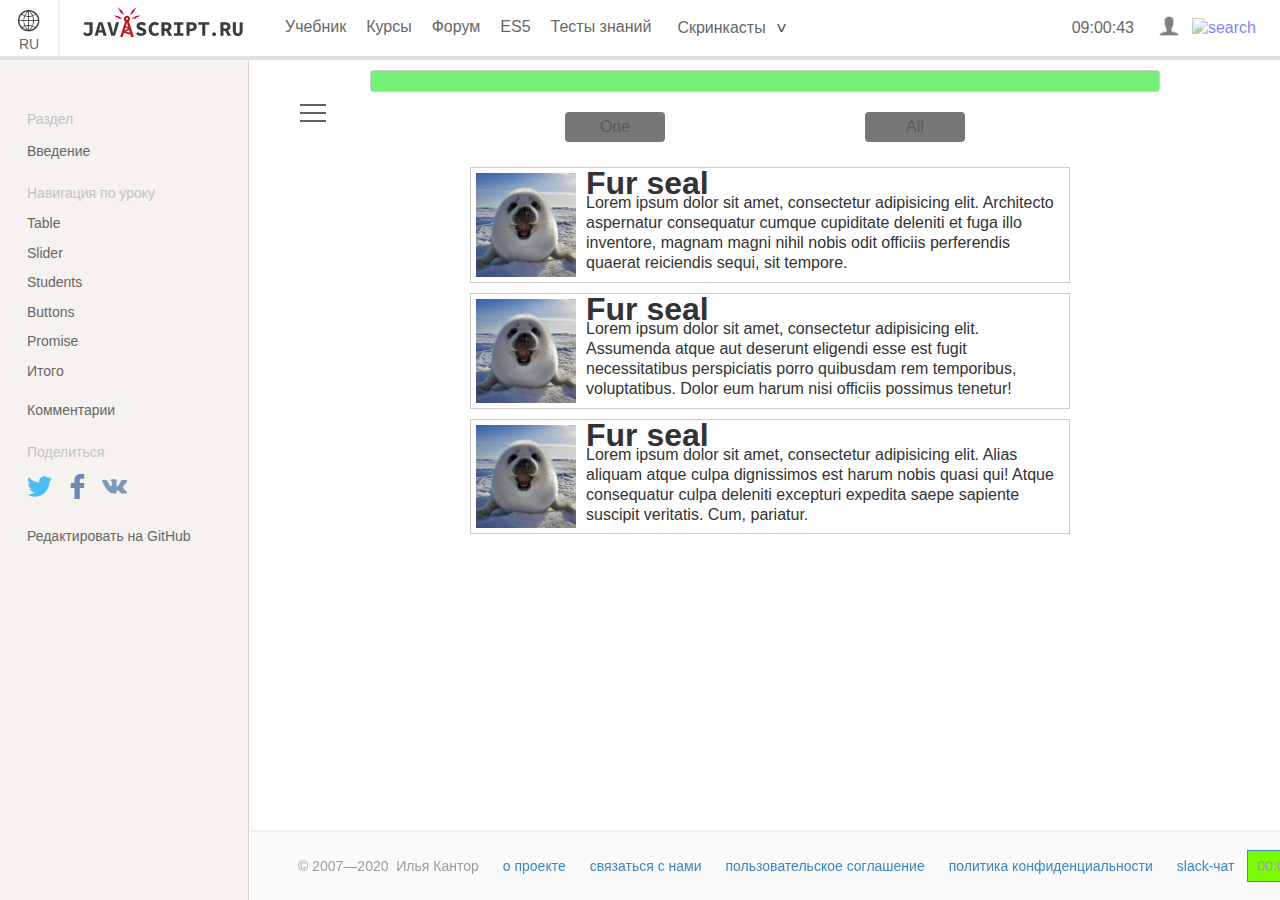
==== commit 83adcd26: "refactoring" ====
--- a/index.html
+++ b/index.html
@@ -14,6 +14,7 @@
   <script defer src="js/students.js"></script>
   <script defer src="js/slider.js"></script>
   <script defer src="js/buttons.js"></script>
+  <script defer src="js/promise.js"></script>
 </head>
 <body>
 <header class="header">
@@ -111,7 +112,7 @@
             <a class="aside__link aside__link-buttons" href="#">Buttons</a>
           </li>
           <li class="aside__navigation-link">
-            <a class="aside__link" href="#yazyki-nad-javascript">Языки «над» JavaScript</a>
+            <a class="aside__link aside__link-promise" href="#t">Promise</a>
           </li>
           <li class="aside__navigation-link">
             <a class="aside__link" href="#itogo">Итого</a>
@@ -151,7 +152,7 @@
 </aside>
 <div class="page__state">
   <main class="main">
-    <div class="main__wrapper">
+    <div class="main__wrapper hide">
       <header class="main__header">
         <div class="main__header-inner">
           <div class="main__header-group">
@@ -431,6 +432,40 @@
         <input value="Red button" type="button" name="red" />
         <input value="Yellow button" type="button" name="yellow" />
         <input value="Green button" type="button" name="green" />
+      </div>
+    </section>
+    <section class="main__section-promise">
+      <div id="promise__progress-bar-wrapper">
+        <div id="promise__progress-bar"></div>
+      </div>
+      <div class="section-promise__wrapper">
+        <div class="section-promise__wrapper-controls">
+          <button id="promise-one" class="button-disabled" disabled>One</button>
+          <button id="promise-all" class="button-disabled" disabled>All</button>
+        </div>
+        <div class="section-promise__wrapper-content">
+          <article class="section-promise__wrapper-content__items">
+            <img src="img/fur_seal.jpg" alt="Fur seal">
+            <div class="section-promise__wrapper-content__description">
+              <h1>Fur seal</h1>
+              <p>Lorem ipsum dolor sit amet, consectetur adipisicing elit. Architecto aspernatur consequatur cumque cupiditate deleniti et fuga illo inventore, magnam magni nihil nobis odit officiis perferendis quaerat reiciendis sequi, sit tempore.</p>
+            </div>
+          </article>
+          <article class="section-promise__wrapper-content__items">
+            <img src="img/fur_seal.jpg" alt="Fur seal">
+            <div class="section-promise__wrapper-content__description">
+              <h1>Fur seal</h1>
+              <p>Lorem ipsum dolor sit amet, consectetur adipisicing elit. Assumenda atque aut deserunt eligendi esse est fugit necessitatibus perspiciatis porro quibusdam rem temporibus, voluptatibus. Dolor eum harum nisi officiis possimus tenetur!</p>
+            </div>
+          </article>
+          <article class="section-promise__wrapper-content__items">
+            <img src="img/fur_seal.jpg" alt="Fur seal">
+            <div class="section-promise__wrapper-content__description">
+              <h1>Fur seal</h1>
+              <p>Lorem ipsum dolor sit amet, consectetur adipisicing elit. Alias aliquam atque culpa dignissimos est harum nobis quasi qui! Atque consequatur culpa deleniti excepturi expedita saepe sapiente suscipit veritatis. Cum, pariatur.</p>
+            </div>
+          </article>
+        </div>
       </div>
     </section>
   </main>
--- a/css/style.css
+++ b/css/style.css
@@ -847,6 +847,112 @@
   box-shadow: inset 0 1px 1px rgba(0, 0, 0, 0.075), 0 0 8px rgba(255, 0, 0, 0.6);
 }
 
+.main__section-promise {
+  display: flex;
+  flex-direction: column;
+  justify-content: center;
+}
+
+#promise__progress-bar-wrapper {
+  background-color: #fff;
+  border: 1px solid #ccc;
+  border-radius: 4px;
+  width: 100%;
+  margin-top: 10px;
+}
+
+#promise__progress-bar {
+  background-color: rgba(82, 236, 87, 0.8);
+  height: 20px;
+  transition: width 1s linear;
+  width: 100%;
+}
+
+#promise__progress-bar.zero {
+  width: 0;
+}
+
+.section-promise__wrapper {
+  width: 600px;
+  margin: 0 auto;
+}
+
+.section-promise__wrapper-controls {
+  display: flex;
+  justify-content: space-around;
+}
+.section-promise__wrapper-controls button {
+  width: 100px;
+  margin: 20px 0;
+  background-color: rgba(82, 236, 87, 0.8);
+  border: none;
+  border-radius: 4px;
+  padding: 5px 10px;
+  outline: none;
+  position: relative;
+  cursor: pointer;
+}
+.section-promise__wrapper-controls button:hover {
+  background-color: #fff;
+  color: #49d24e;
+  animation: pulse 1s infinite;
+}
+.section-promise__wrapper-controls button:active {
+  top: 1px;
+  background-color: #F6F6F6;
+}
+.section-promise__wrapper-controls button.button-disabled {
+  background-color: #777;
+}
+.section-promise__wrapper-controls button.button-disabled:hover {
+  background-color: #777;
+  color: #000;
+  animation: none;
+  cursor: default;
+}
+.section-promise__wrapper-controls button.button-disabled:active {
+  top: 0;
+  background-color: #777;
+}
+
+.section-promise__wrapper-content {
+  display: flex;
+  flex-direction: column;
+}
+
+.section-promise__wrapper-content__items {
+  width: 100%;
+  display: flex;
+  border: 1px solid #ccc;
+  margin: 5px;
+  transition: 1s;
+  padding: 5px;
+}
+.section-promise__wrapper-content__items img {
+  width: 100px;
+  margin-right: 10px;
+}
+.section-promise__wrapper-content__items img,
+.section-promise__wrapper-content__items h1,
+.section-promise__wrapper-content__items p {
+  transition: 1s;
+}
+.section-promise__wrapper-content__items img.promise-hide {
+  width: 0;
+}
+.section-promise__wrapper-content__items h1.promise-hide,
+.section-promise__wrapper-content__items p.promise-hide {
+  font-size: 0;
+}
+
+article.promise-hide {
+  height: 0;
+  width: 0;
+  margin: 0;
+  padding: 0;
+  opacity: 0;
+}
+
 .footer {
   align-items: center;
   background: #FBFAFA;
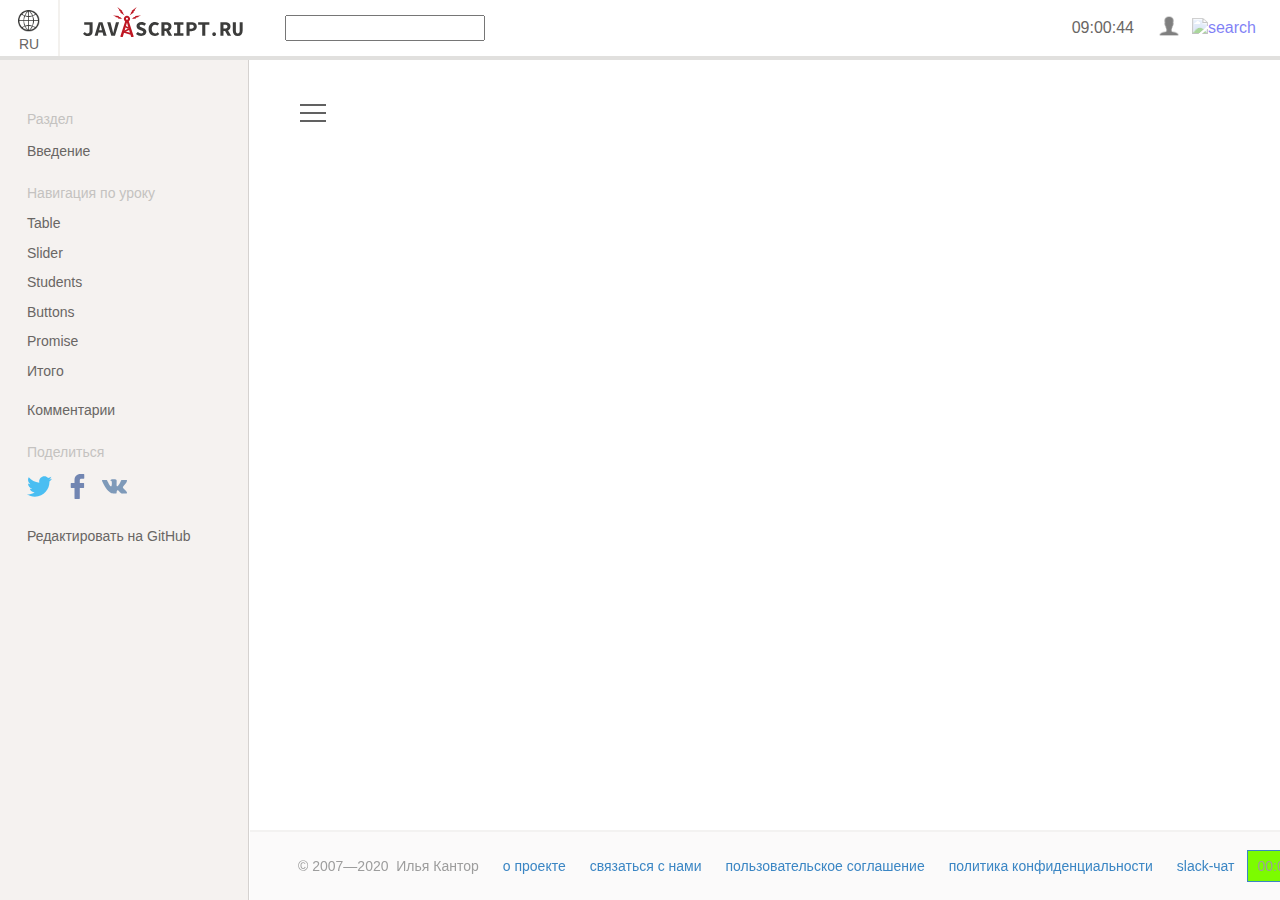
==== commit 8989885e: "HW:26 - Weather - pretest" ====
--- a/index.html
+++ b/index.html
@@ -15,6 +15,15 @@
   <script defer src="js/slider.js"></script>
   <script defer src="js/buttons.js"></script>
   <script defer src="js/promise.js"></script>
+  <script defer src="js/map.js"></script>
+  <script src="https://polyfill.io/v3/polyfill.min.js?features=default"></script>
+<!--  <script defer-->
+<!--          src="https://maps.googleapis.com/maps/api/js?key=AIzaSyAAwpO-3Zuya2UmyN84wiQzfZtxTgTMBIM&libraries=places&callback=initMap">-->
+<!--  </script>-->
+  <script defer
+          src="https://maps.googleapis.com/maps/api/js?key=AIzaSyCrb-Pc-wjrho-CP3USF8mqFwA-0Hs1Y5E&libraries=places&callback=initMap">
+  </script>
+  <script defer src="js/weather.js"></script>
 </head>
 <body>
 <header class="header">
@@ -35,46 +44,7 @@
     </picture>
   </div>
   <nav class="header__nav">
-    <ul>
-      <li class="nav__item"><a href="#">Учебник</a></li>
-      <li class="nav__item"><a href="#">Курсы</a></li>
-      <li class="nav__item"><a href="#">Форум</a></li>
-      <li class="nav__item"><a href="#">ES5</a></li>
-      <li class="nav__item"><a href="#">Тесты знаний</a></li>
-      <li class="nav__item">
-        <div class="dropdown">
-          <button class="dropbtn" onclick="showDropdownMenu()">Скринкасты</button>
-          <div class="dropdown-content" id="myDropdown">
-            <ul class="sitetoolbar__dropdown-items">
-              <li class="sitetoolbar__dropdown-item">
-                <a class="sitetoolbar__secondary-link sitetoolbar__dropdown-link"
-                   href="#">Node.js</a>
-              </li>
-              <li class="sitetoolbar__dropdown-item">
-                <a class="sitetoolbar__secondary-link sitetoolbar__dropdown-link"
-                   href="#">Webpack</a>
-              </li>
-              <li class="sitetoolbar__dropdown-item">
-                <a class="sitetoolbar__secondary-link sitetoolbar__dropdown-link"
-                   href="#">Gulp 4</a>
-              </li>
-              <li class="sitetoolbar__dropdown-item">
-                <a class="sitetoolbar__secondary-link sitetoolbar__dropdown-link"
-                   href="#">React.js</a>
-              </li>
-              <li class="sitetoolbar__dropdown-item">
-                <a class="sitetoolbar__secondary-link sitetoolbar__dropdown-link"
-                   href="#">Angular</a>
-              </li>
-              <li class="sitetoolbar__dropdown-item">
-                <a class="sitetoolbar__secondary-link sitetoolbar__dropdown-link"
-                   href="#">Git</a>
-              </li>
-            </ul>
-          </div>
-        </div>
-      </li>
-    </ul>
+    <input type="text" id="header__weather">
   </nav>
   <div class="header__current-time">
     <span></span><span></span><span></span>
@@ -92,7 +62,7 @@
     <div class="aside__section">
       <h4 class="aside__section-title">Раздел</h4>
       <div class="aside__navigation">
-            <a class="aside__link aside__link-start" href="#">Введение</a>
+        <a class="aside__link aside__link-start" href="#">Введение</a>
       </div>
     </div>
     <div class="aside__section">
@@ -112,7 +82,7 @@
             <a class="aside__link aside__link-buttons" href="#">Buttons</a>
           </li>
           <li class="aside__navigation-link">
-            <a class="aside__link aside__link-promise" href="#t">Promise</a>
+            <a class="aside__link aside__link-promise" href="#">Promise</a>
           </li>
           <li class="aside__navigation-link">
             <a class="aside__link" href="#itogo">Итого</a>
@@ -434,7 +404,7 @@
         <input value="Green button" type="button" name="green" />
       </div>
     </section>
-    <section class="main__section-promise">
+    <section class="main__section-promise hide">
       <div id="promise__progress-bar-wrapper">
         <div id="promise__progress-bar"></div>
       </div>
@@ -467,6 +437,9 @@
           </article>
         </div>
       </div>
+    </section>
+    <section class="main__section_map">
+      <div id="map"></div>
     </section>
   </main>
 </div>
--- a/css/style.css
+++ b/css/style.css
@@ -274,6 +274,10 @@
   display: block;
 }
 
+#header__weather {
+  width: 200px;
+}
+
 .aside {
   background: #F5F2F0;
   border-right: 1px solid #D5D2D0;
@@ -1179,4 +1183,8 @@
   border-top: 1px solid #dddddd;
 }
 
+#map {
+  height: 800px;
+}
+
 /*# sourceMappingURL=style.css.map */
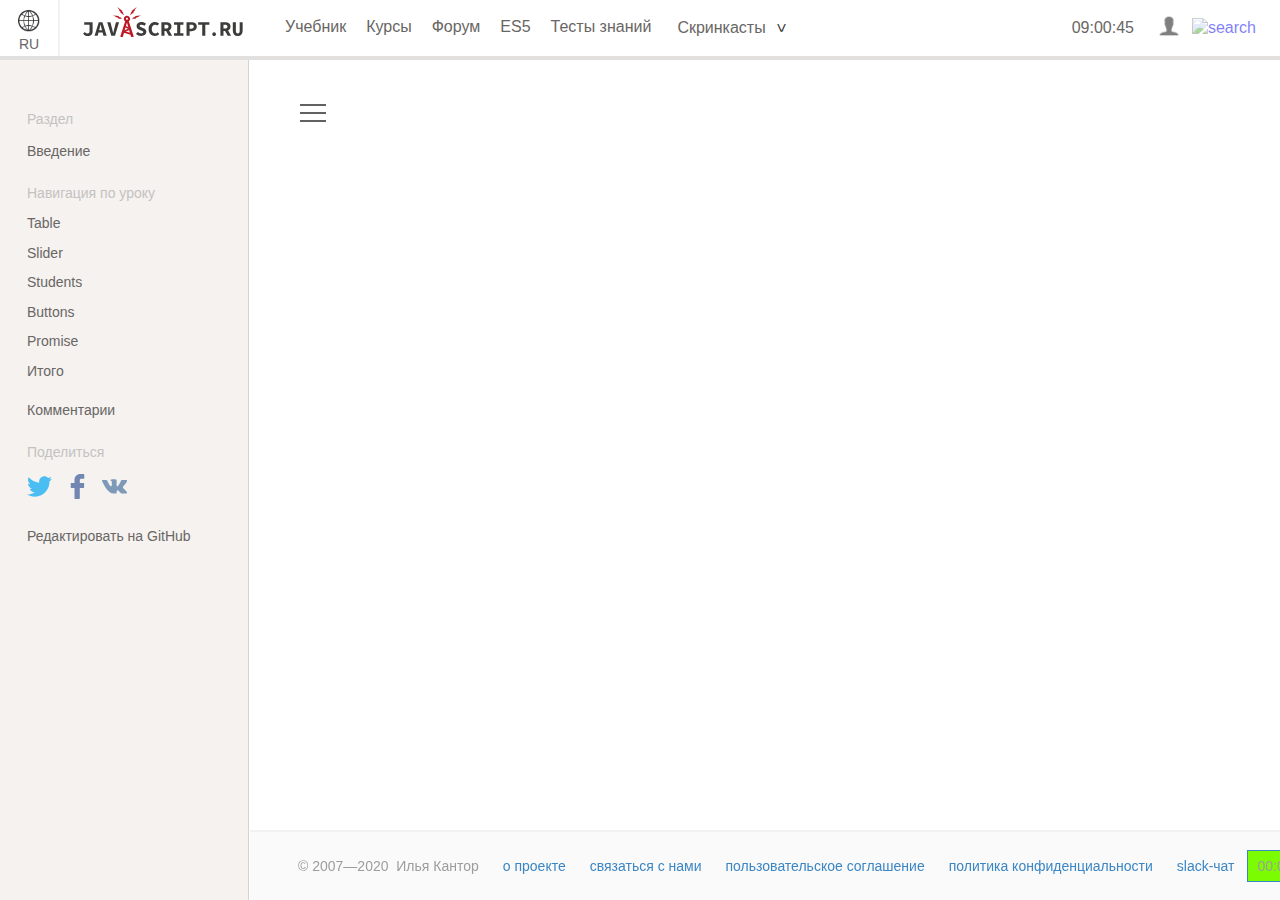
==== commit b1cbacf4: "HW_24: Map - delete API" ====
--- a/index.html
+++ b/index.html
@@ -17,13 +17,9 @@
   <script defer src="js/promise.js"></script>
   <script defer src="js/map.js"></script>
   <script src="https://polyfill.io/v3/polyfill.min.js?features=default"></script>
-<!--  <script defer-->
-<!--          src="https://maps.googleapis.com/maps/api/js?key=AIzaSyAAwpO-3Zuya2UmyN84wiQzfZtxTgTMBIM&libraries=places&callback=initMap">-->
-<!--  </script>-->
   <script defer
-          src="https://maps.googleapis.com/maps/api/js?key=AIzaSyCrb-Pc-wjrho-CP3USF8mqFwA-0Hs1Y5E&libraries=places&callback=initMap">
+          src="https://maps.googleapis.com/maps/api/js?key=*********************************&callback=initMap&libraries=&v=weekly">
   </script>
-  <script defer src="js/weather.js"></script>
 </head>
 <body>
 <header class="header">
@@ -44,7 +40,46 @@
     </picture>
   </div>
   <nav class="header__nav">
-    <input type="text" id="header__weather">
+    <ul>
+      <li class="nav__item"><a href="#">Учебник</a></li>
+      <li class="nav__item"><a href="#">Курсы</a></li>
+      <li class="nav__item"><a href="#">Форум</a></li>
+      <li class="nav__item"><a href="#">ES5</a></li>
+      <li class="nav__item"><a href="#">Тесты знаний</a></li>
+      <li class="nav__item">
+        <div class="dropdown">
+          <button class="dropbtn" onclick="showDropdownMenu()">Скринкасты</button>
+          <div class="dropdown-content" id="myDropdown">
+            <ul class="sitetoolbar__dropdown-items">
+              <li class="sitetoolbar__dropdown-item">
+                <a class="sitetoolbar__secondary-link sitetoolbar__dropdown-link"
+                   href="#">Node.js</a>
+              </li>
+              <li class="sitetoolbar__dropdown-item">
+                <a class="sitetoolbar__secondary-link sitetoolbar__dropdown-link"
+                   href="#">Webpack</a>
+              </li>
+              <li class="sitetoolbar__dropdown-item">
+                <a class="sitetoolbar__secondary-link sitetoolbar__dropdown-link"
+                   href="#">Gulp 4</a>
+              </li>
+              <li class="sitetoolbar__dropdown-item">
+                <a class="sitetoolbar__secondary-link sitetoolbar__dropdown-link"
+                   href="#">React.js</a>
+              </li>
+              <li class="sitetoolbar__dropdown-item">
+                <a class="sitetoolbar__secondary-link sitetoolbar__dropdown-link"
+                   href="#">Angular</a>
+              </li>
+              <li class="sitetoolbar__dropdown-item">
+                <a class="sitetoolbar__secondary-link sitetoolbar__dropdown-link"
+                   href="#">Git</a>
+              </li>
+            </ul>
+          </div>
+        </div>
+      </li>
+    </ul>
   </nav>
   <div class="header__current-time">
     <span></span><span></span><span></span>
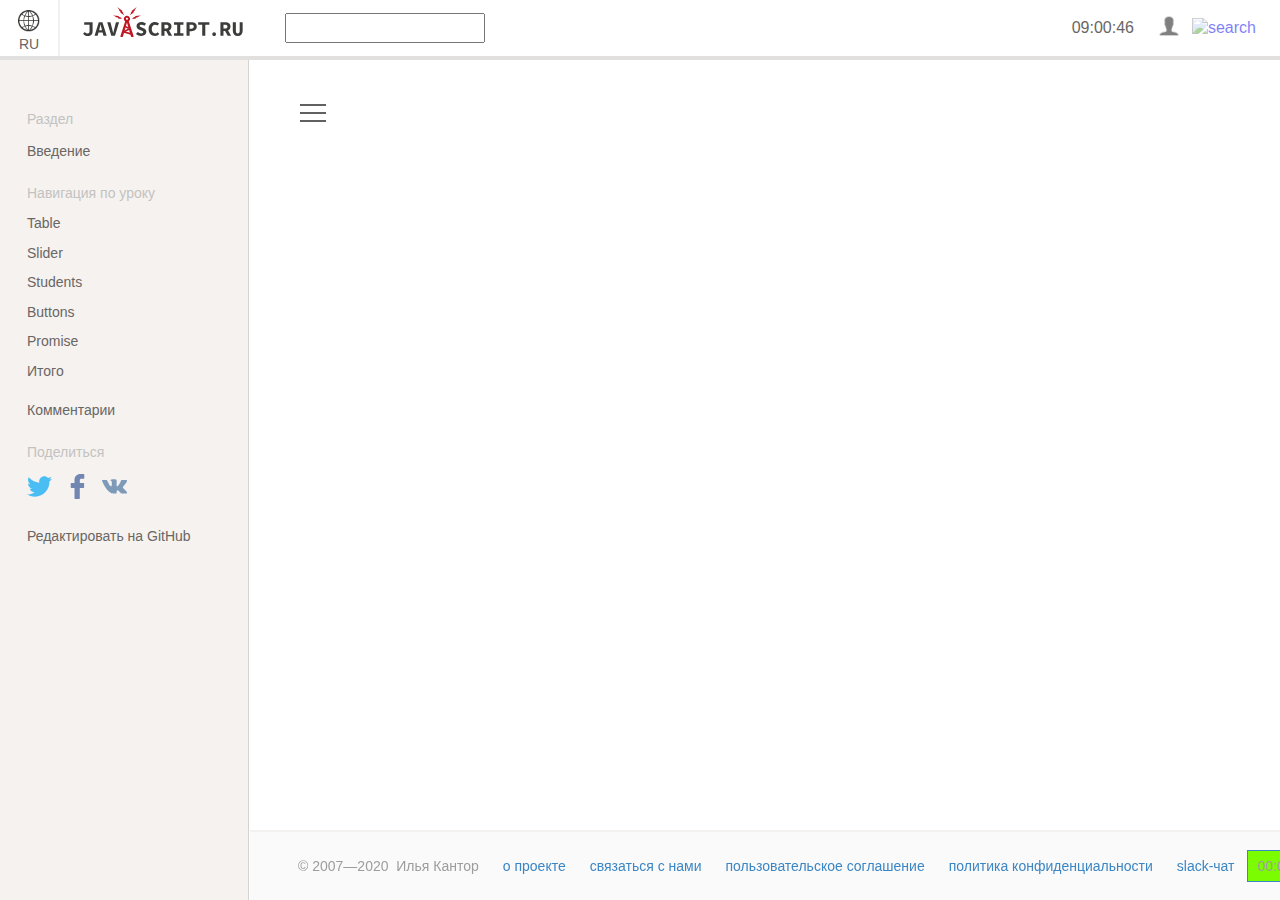
==== commit b95b8548: "HW_26: Weather - freeze" ====
--- a/index.html
+++ b/index.html
@@ -17,9 +17,11 @@
   <script defer src="js/promise.js"></script>
   <script defer src="js/map.js"></script>
   <script src="https://polyfill.io/v3/polyfill.min.js?features=default"></script>
+
   <script defer
-          src="https://maps.googleapis.com/maps/api/js?key=*********************************&callback=initMap&libraries=&v=weekly">
+          src="https://maps.googleapis.com/maps/api/js?key=********=places&callback=initMap">
   </script>
+  <script defer src="js/weather.js"></script>
 </head>
 <body>
 <header class="header">
@@ -40,46 +42,8 @@
     </picture>
   </div>
   <nav class="header__nav">
-    <ul>
-      <li class="nav__item"><a href="#">Учебник</a></li>
-      <li class="nav__item"><a href="#">Курсы</a></li>
-      <li class="nav__item"><a href="#">Форум</a></li>
-      <li class="nav__item"><a href="#">ES5</a></li>
-      <li class="nav__item"><a href="#">Тесты знаний</a></li>
-      <li class="nav__item">
-        <div class="dropdown">
-          <button class="dropbtn" onclick="showDropdownMenu()">Скринкасты</button>
-          <div class="dropdown-content" id="myDropdown">
-            <ul class="sitetoolbar__dropdown-items">
-              <li class="sitetoolbar__dropdown-item">
-                <a class="sitetoolbar__secondary-link sitetoolbar__dropdown-link"
-                   href="#">Node.js</a>
-              </li>
-              <li class="sitetoolbar__dropdown-item">
-                <a class="sitetoolbar__secondary-link sitetoolbar__dropdown-link"
-                   href="#">Webpack</a>
-              </li>
-              <li class="sitetoolbar__dropdown-item">
-                <a class="sitetoolbar__secondary-link sitetoolbar__dropdown-link"
-                   href="#">Gulp 4</a>
-              </li>
-              <li class="sitetoolbar__dropdown-item">
-                <a class="sitetoolbar__secondary-link sitetoolbar__dropdown-link"
-                   href="#">React.js</a>
-              </li>
-              <li class="sitetoolbar__dropdown-item">
-                <a class="sitetoolbar__secondary-link sitetoolbar__dropdown-link"
-                   href="#">Angular</a>
-              </li>
-              <li class="sitetoolbar__dropdown-item">
-                <a class="sitetoolbar__secondary-link sitetoolbar__dropdown-link"
-                   href="#">Git</a>
-              </li>
-            </ul>
-          </div>
-        </div>
-      </li>
-    </ul>
+    <input type="text" id="header__city">
+    <div class="header__weather"></div>
   </nav>
   <div class="header__current-time">
     <span></span><span></span><span></span>
--- a/css/style.css
+++ b/css/style.css
@@ -104,6 +104,8 @@
 }
 
 .header__nav {
+  display: flex;
+  align-items: center;
   flex-grow: 1;
 }
 .header__nav ul {
@@ -274,8 +276,17 @@
   display: block;
 }
 
-#header__weather {
+#header__city {
   width: 200px;
+  height: 30px;
+  margin-right: 20px;
+}
+
+.header__weather {
+  width: 400px;
+  display: flex;
+  justify-content: space-evenly;
+  align-items: center;
 }
 
 .aside {
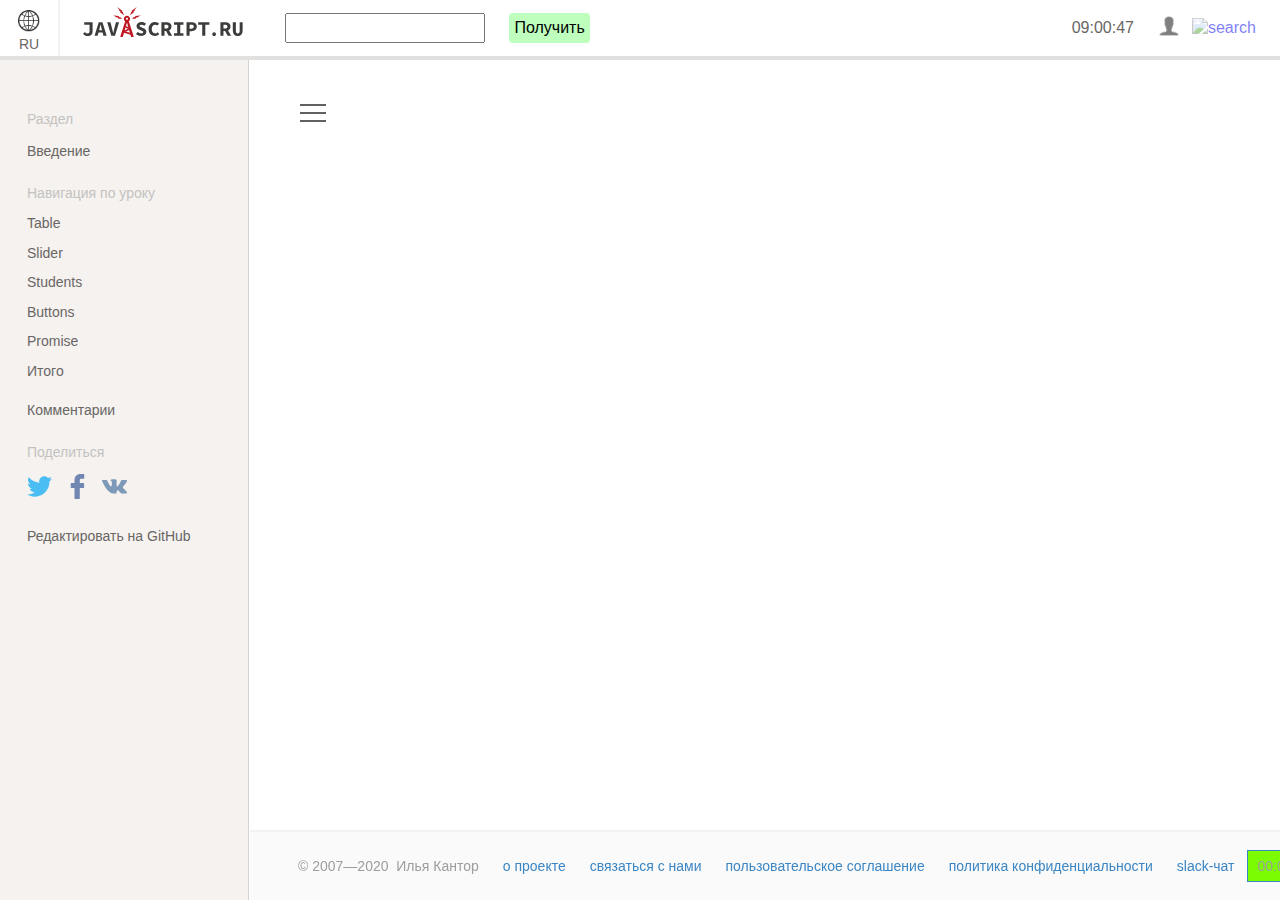
==== commit afab1f42: "HW_26: weather - completed" ====
--- a/index.html
+++ b/index.html
@@ -19,7 +19,7 @@
   <script src="https://polyfill.io/v3/polyfill.min.js?features=default"></script>
 
   <script defer
-          src="https://maps.googleapis.com/maps/api/js?key=********=places&callback=initMap">
+          src="https://maps.googleapis.com/maps/api/js?key=AIzaSyAAwpO-3Zuya2UmyN84wiQzfZtxTgTMBIM&libraries=places&callback=initMap">
   </script>
   <script defer src="js/weather.js"></script>
 </head>
@@ -42,7 +42,10 @@
     </picture>
   </div>
   <nav class="header__nav">
-    <input type="text" id="header__city">
+    <div class="header__autocomplete">
+      <input type="text" id="header__city">
+      <button id="btn-weather">Получить</button>
+    </div>
     <div class="header__weather"></div>
   </nav>
   <div class="header__current-time">
--- a/css/style.css
+++ b/css/style.css
@@ -283,10 +283,24 @@
 }
 
 .header__weather {
-  width: 400px;
   display: flex;
   justify-content: space-evenly;
   align-items: center;
+}
+.header__weather p:first-child {
+  margin-left: 10px;
+  font-weight: 600;
+}
+.header__weather p {
+  margin-right: 10px;
+}
+
+#btn-weather {
+  background-color: #beffbe;
+  border: none;
+  border-radius: 4px;
+  padding: 5px;
+  cursor: pointer;
 }
 
 .aside {
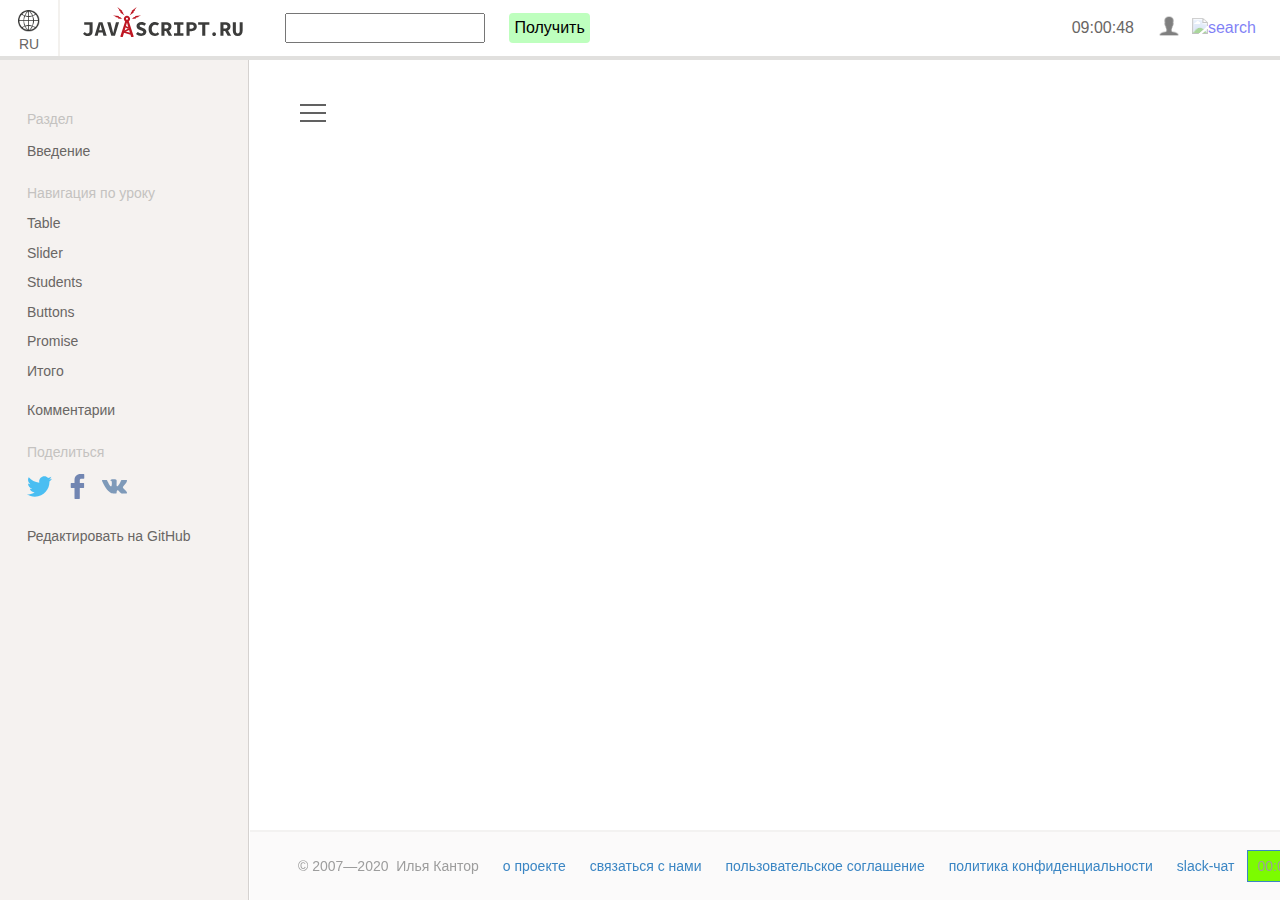
==== commit 360ae999: "Promise - refactoring" ====
--- a/index.html
+++ b/index.html
@@ -407,14 +407,14 @@
       </div>
     </section>
     <section class="main__section-promise hide">
-      <div id="promise__progress-bar-wrapper">
-        <div id="promise__progress-bar"></div>
-      </div>
       <div class="section-promise__wrapper">
         <div class="section-promise__wrapper-controls">
           <button id="promise-one" class="button-disabled" disabled>One</button>
           <button id="promise-all" class="button-disabled" disabled>All</button>
         </div>
+      <div id="promise__progress-bar-wrapper">
+        <div id="promise__progress-bar"></div>
+      </div>
         <div class="section-promise__wrapper-content">
           <article class="section-promise__wrapper-content__items">
             <img src="img/fur_seal.jpg" alt="Fur seal">
--- a/css/style.css
+++ b/css/style.css
@@ -886,19 +886,18 @@
   background-color: #fff;
   border: 1px solid #ccc;
   border-radius: 4px;
-  width: 100%;
-  margin-top: 10px;
+  margin-bottom: 10px;
 }
 
 #promise__progress-bar {
   background-color: rgba(82, 236, 87, 0.8);
   height: 20px;
   transition: width 1s linear;
+  width: 0;
+}
+
+#promise__progress-bar.full {
   width: 100%;
-}
-
-#promise__progress-bar.zero {
-  width: 0;
 }
 
 .section-promise__wrapper {
@@ -950,7 +949,7 @@
 }
 
 .section-promise__wrapper-content__items {
-  width: 100%;
+  width: 98%;
   display: flex;
   border: 1px solid #ccc;
   margin: 5px;
